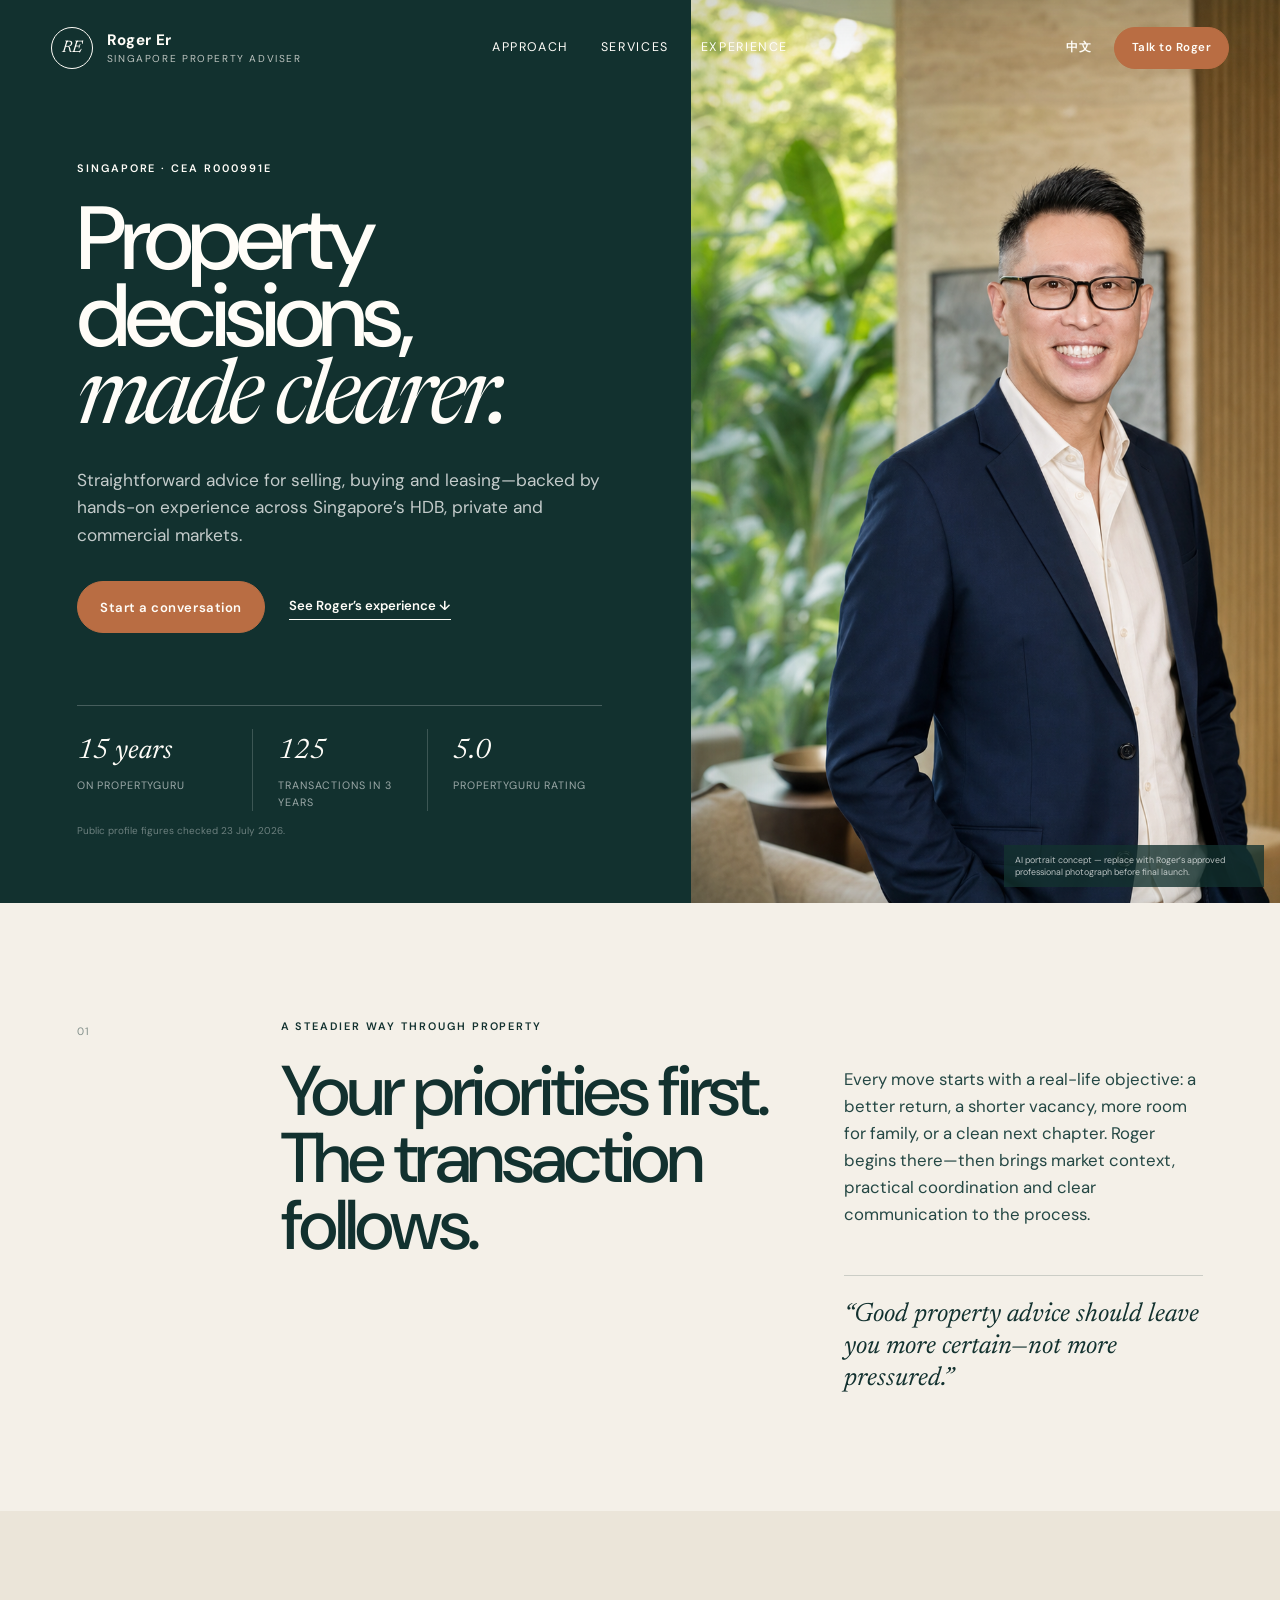
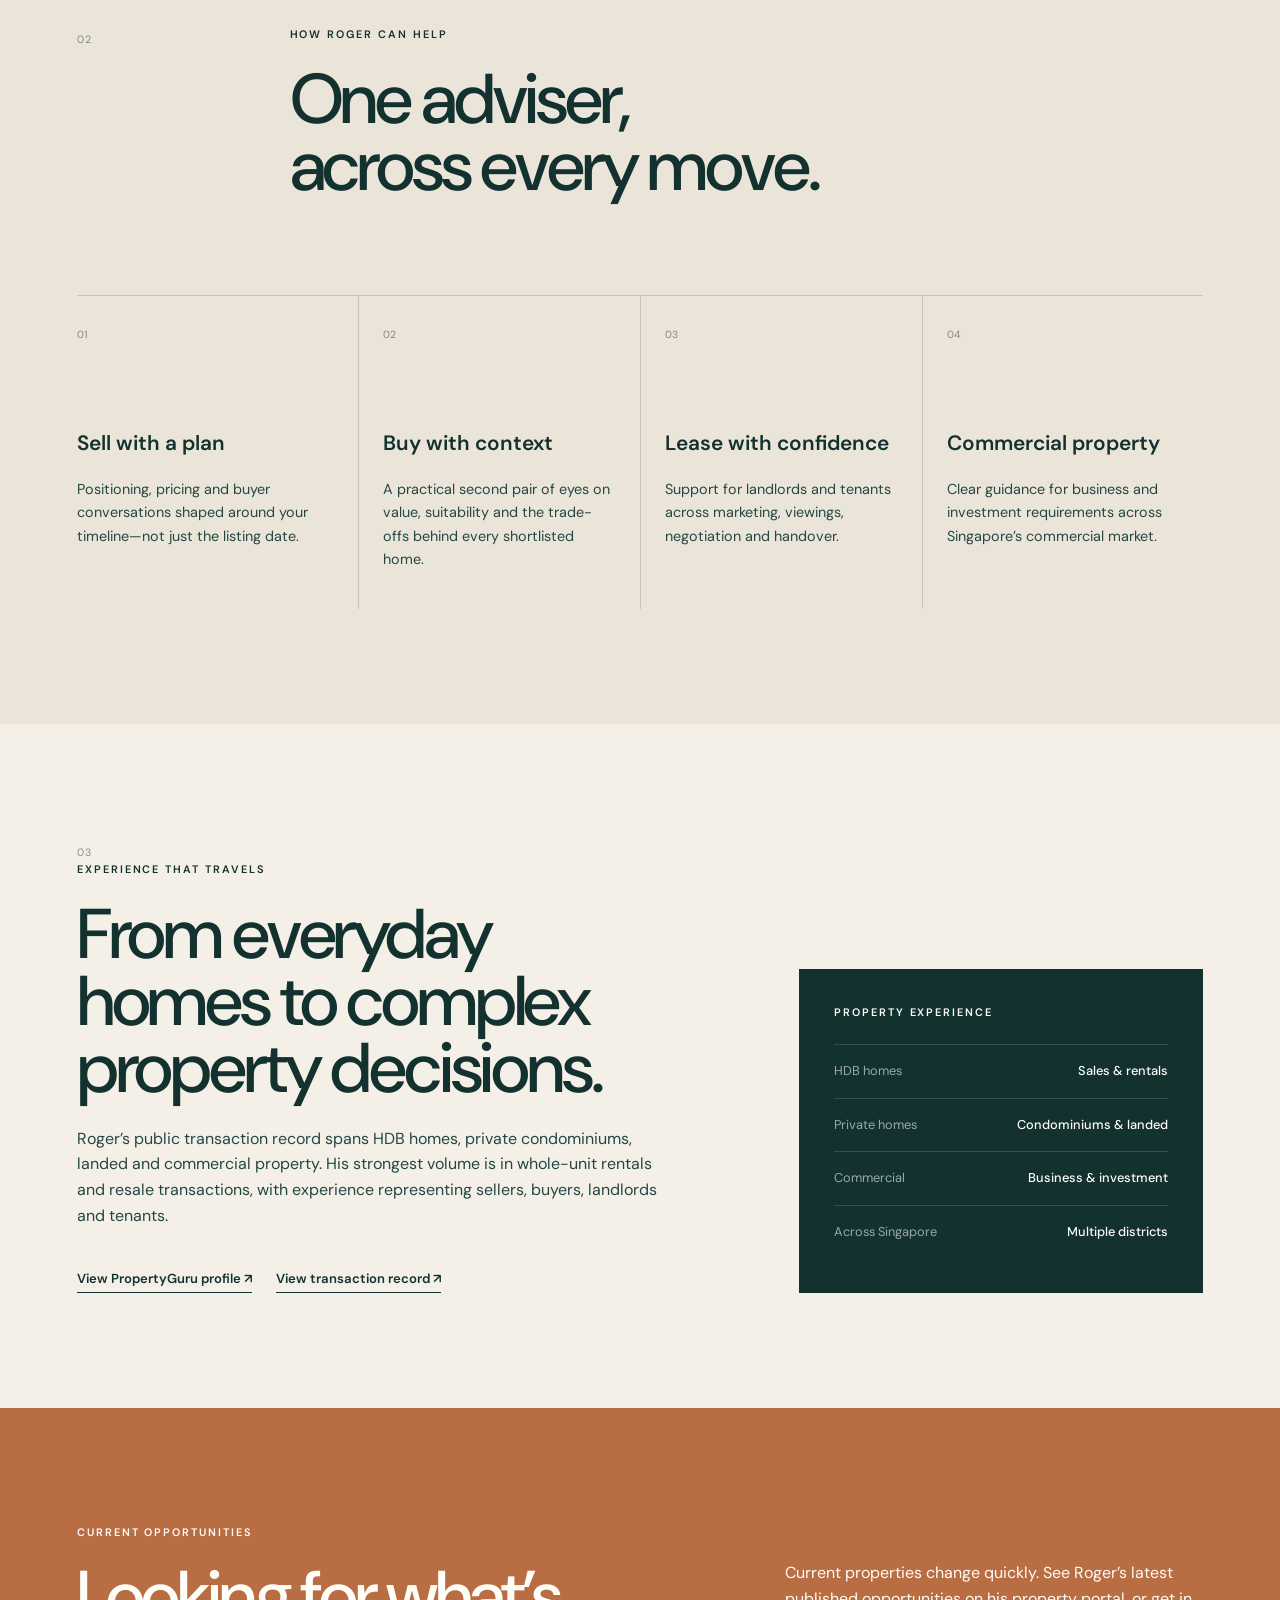
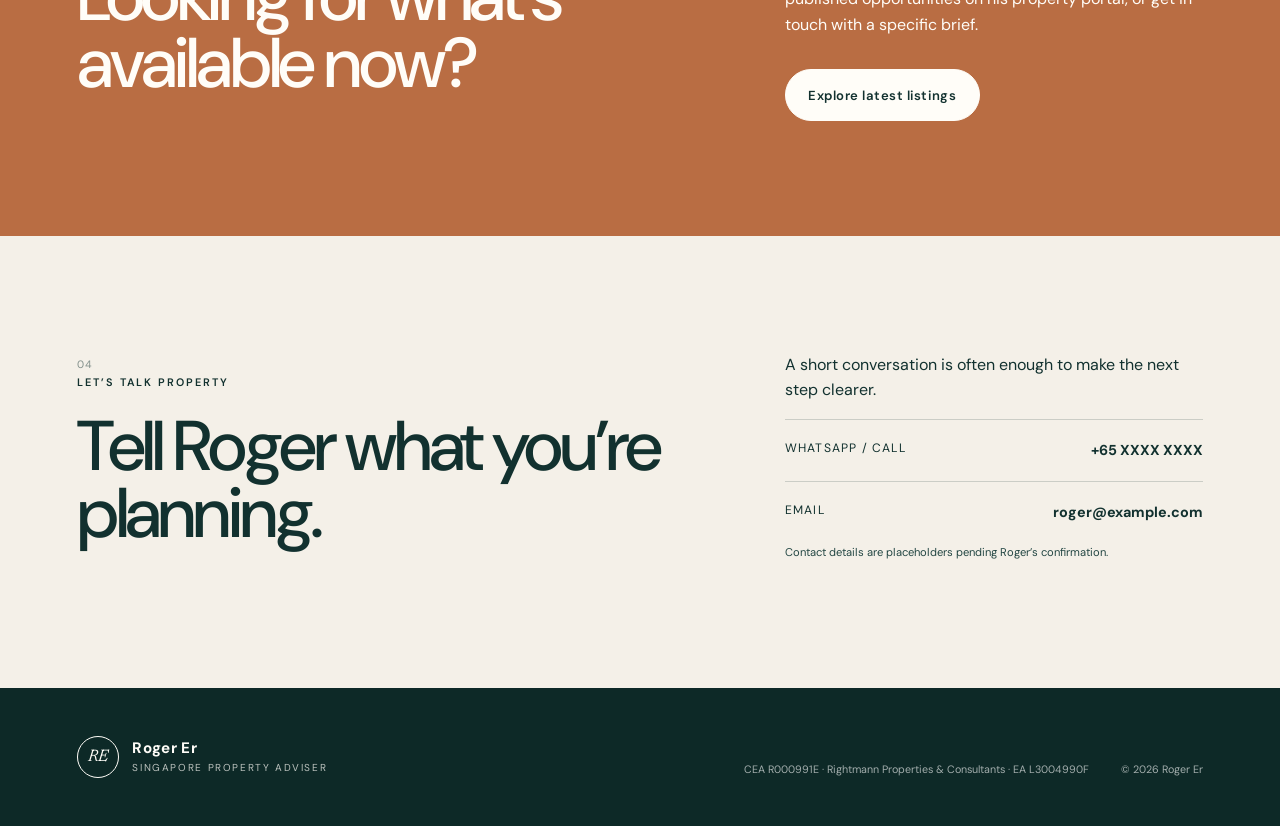
==== index.html @ c4f16506 "Launch Roger Er property adviser website" ====
<!doctype html>
<html lang="en-SG">
  <head>
    <meta charset="UTF-8">
    <meta name="viewport" content="width=device-width, initial-scale=1">
    <meta name="theme-color" content="#153f3c">
    <meta name="description" content="Roger Er is a Singapore property adviser with Rightmann Properties & Consultants, serving owners, buyers, landlords and tenants across HDB, condominium and commercial property.">
    <meta property="og:title" content="Roger Er — Singapore Property Adviser">
    <meta property="og:description" content="Clear property guidance, grounded in real transaction experience.">
    <meta property="og:type" content="website">
    <meta property="og:image" content="assets/roger-er-portrait-concept.png">
    <title>Roger Er | Singapore Property Adviser</title>
    <link rel="stylesheet" href="styles.css">
    <script type="application/ld+json">
      {
        "@context": "https://schema.org",
        "@type": "RealEstateAgent",
        "@id": "https://lingcw72.github.io/roger-er-property/#roger-er",
        "name": "Roger Er",
        "alternateName": "Er Lee Huat (Roger)",
        "description": "Singapore property adviser serving owners, buyers, landlords and tenants across HDB, condominium and commercial property.",
        "image": "https://lingcw72.github.io/roger-er-property/assets/roger-er-portrait-concept.png",
        "url": "https://lingcw72.github.io/roger-er-property/",
        "areaServed": {
          "@type": "Country",
          "name": "Singapore"
        },
        "knowsAbout": [
          "HDB sales",
          "HDB rentals",
          "Private condominium sales and rentals",
          "Commercial property",
          "Property marketing"
        ],
        "memberOf": {
          "@type": "Organization",
          "name": "Rightmann Properties & Consultants",
          "identifier": "Estate Agent Licence L3004990F"
        },
        "identifier": {
          "@type": "PropertyValue",
          "name": "CEA Registration Number",
          "value": "R000991E"
        },
        "sameAs": [
          "https://www.propertyguru.com.sg/agent/roger-er-12352",
          "https://openagent.sg/agent/R000991E"
        ],
        "priceRange": "$$"
      }
    </script>
  </head>
  <body>
    <a class="skip-link" href="#main" data-i18n="skip">Skip to content</a>
    <header class="site-header">
      <a class="brand" href="#top" aria-label="Roger Er home">
        <span class="brand-mark" aria-hidden="true">RE</span>
        <span>
          <strong>Roger Er</strong>
          <small data-i18n="brandRole">Singapore Property Adviser</small>
        </span>
      </a>
      <nav aria-label="Primary navigation">
        <a href="#approach" data-i18n="navApproach">Approach</a>
        <a href="#services" data-i18n="navServices">Services</a>
        <a href="#experience" data-i18n="navExperience">Experience</a>
      </nav>
      <div class="header-actions">
        <button class="language-toggle" type="button" aria-label="Switch language">
          <span class="lang-en">中文</span><span class="lang-zh">EN</span>
        </button>
        <a class="button button-small" href="#contact" data-i18n="navContact">Talk to Roger</a>
      </div>
    </header>

    <main id="main">
      <section class="hero" id="top">
        <div class="hero-copy">
          <p class="eyebrow" data-i18n="heroEyebrow">Singapore · CEA R000991E</p>
          <h1 data-i18n="heroTitle">Property decisions,<br><em>made clearer.</em></h1>
          <p class="hero-lead" data-i18n="heroLead">Straightforward advice for selling, buying and leasing—backed by hands-on experience across Singapore’s HDB, private and commercial markets.</p>
          <div class="hero-actions">
            <a class="button" href="#contact" data-i18n="heroCta">Start a conversation</a>
            <a class="text-link" href="#experience"><span data-i18n="heroSecondary">See Roger’s experience</span> <span aria-hidden="true">↓</span></a>
          </div>
          <dl class="proof-strip" aria-label="Professional credentials">
            <div>
              <dt data-i18n="proofYears">15 years</dt>
              <dd data-i18n="proofYearsLabel">on PropertyGuru</dd>
            </div>
            <div>
              <dt>125</dt>
              <dd data-i18n="proofTransactions">transactions in 3 years</dd>
            </div>
            <div>
              <dt>5.0</dt>
              <dd data-i18n="proofRating">PropertyGuru rating</dd>
            </div>
          </dl>
          <p class="data-note" data-i18n="dataNote">Public profile figures checked 23 July 2026.</p>
        </div>
        <figure class="hero-portrait">
          <img src="assets/roger-er-portrait-concept.png" alt="Provisional professional portrait concept for Roger Er" width="1376" height="1376">
          <figcaption data-i18n="portraitNote">AI portrait concept — replace with Roger’s approved professional photograph before final launch.</figcaption>
        </figure>
      </section>

      <section class="intro section" id="approach">
        <p class="section-number">01</p>
        <div>
          <p class="eyebrow" data-i18n="approachEyebrow">A steadier way through property</p>
          <h2 data-i18n="approachTitle">Your priorities first.<br>The transaction follows.</h2>
        </div>
        <div class="intro-copy">
          <p data-i18n="approachBody">Every move starts with a real-life objective: a better return, a shorter vacancy, more room for family, or a clean next chapter. Roger begins there—then brings market context, practical coordination and clear communication to the process.</p>
          <blockquote data-i18n="approachQuote">“Good property advice should leave you more certain—not more pressured.”</blockquote>
        </div>
      </section>

      <section class="services section" id="services">
        <div class="section-heading">
          <p class="section-number">02</p>
          <div>
            <p class="eyebrow" data-i18n="servicesEyebrow">How Roger can help</p>
            <h2 data-i18n="servicesTitle">One adviser,<br>across every move.</h2>
          </div>
        </div>
        <div class="service-grid">
          <article>
            <span>01</span>
            <h3 data-i18n="serviceSell">Sell with a plan</h3>
            <p data-i18n="serviceSellBody">Positioning, pricing and buyer conversations shaped around your timeline—not just the listing date.</p>
          </article>
          <article>
            <span>02</span>
            <h3 data-i18n="serviceBuy">Buy with context</h3>
            <p data-i18n="serviceBuyBody">A practical second pair of eyes on value, suitability and the trade-offs behind every shortlisted home.</p>
          </article>
          <article>
            <span>03</span>
            <h3 data-i18n="serviceLease">Lease with confidence</h3>
            <p data-i18n="serviceLeaseBody">Support for landlords and tenants across marketing, viewings, negotiation and handover.</p>
          </article>
          <article>
            <span>04</span>
            <h3 data-i18n="serviceCommercial">Commercial property</h3>
            <p data-i18n="serviceCommercialBody">Clear guidance for business and investment requirements across Singapore’s commercial market.</p>
          </article>
        </div>
      </section>

      <section class="experience section" id="experience">
        <div class="experience-copy">
          <p class="section-number">03</p>
          <p class="eyebrow" data-i18n="experienceEyebrow">Experience that travels</p>
          <h2 data-i18n="experienceTitle">From everyday homes to complex property decisions.</h2>
          <p data-i18n="experienceBody">Roger’s public transaction record spans HDB homes, private condominiums, landed and commercial property. His strongest volume is in whole-unit rentals and resale transactions, with experience representing sellers, buyers, landlords and tenants.</p>
          <div class="profile-links">
            <a class="text-link" href="https://www.propertyguru.com.sg/agent/roger-er-12352" target="_blank" rel="noopener"><span data-i18n="viewPropertyGuru">View PropertyGuru profile</span> ↗</a>
            <a class="text-link" href="https://openagent.sg/agent/R000991E" target="_blank" rel="noopener"><span data-i18n="viewRecord">View transaction record</span> ↗</a>
          </div>
        </div>
        <div class="market-card">
          <p class="eyebrow" data-i18n="marketLabel">Property experience</p>
          <ul>
            <li><span data-i18n="marketHdb">HDB homes</span><strong data-i18n="marketSalesRentals">Sales & rentals</strong></li>
            <li><span data-i18n="marketPrivate">Private homes</span><strong data-i18n="marketCondos">Condominiums & landed</strong></li>
            <li><span data-i18n="marketCommercial">Commercial</span><strong data-i18n="marketBusiness">Business & investment</strong></li>
            <li><span data-i18n="marketSingapore">Across Singapore</span><strong data-i18n="marketDistricts">Multiple districts</strong></li>
          </ul>
        </div>
      </section>

      <section class="opportunities section">
        <div>
          <p class="eyebrow" data-i18n="listingEyebrow">Current opportunities</p>
          <h2 data-i18n="listingTitle">Looking for what’s available now?</h2>
        </div>
        <div>
          <p data-i18n="listingBody">Current properties change quickly. See Roger’s latest published opportunities on his property portal, or get in touch with a specific brief.</p>
          <a class="button button-light" href="https://www.propertyguru.com.sg/agent/roger-er-12352" target="_blank" rel="noopener" data-i18n="listingCta">Explore latest listings</a>
        </div>
      </section>

      <section class="contact section" id="contact">
        <div>
          <p class="section-number">04</p>
          <p class="eyebrow" data-i18n="contactEyebrow">Let’s talk property</p>
          <h2 data-i18n="contactTitle">Tell Roger what you’re planning.</h2>
        </div>
        <div class="contact-details">
          <p data-i18n="contactBody">A short conversation is often enough to make the next step clearer.</p>
          <a class="contact-line placeholder" href="#" aria-disabled="true">
            <span data-i18n="contactWhatsApp">WhatsApp / Call</span><strong>+65 XXXX XXXX</strong>
          </a>
          <a class="contact-line placeholder" href="#" aria-disabled="true">
            <span data-i18n="contactEmail">Email</span><strong>roger@example.com</strong>
          </a>
          <p class="placeholder-note" data-i18n="placeholderNote">Contact details are placeholders pending Roger’s confirmation.</p>
        </div>
      </section>
    </main>

    <footer>
      <div class="brand footer-brand">
        <span class="brand-mark" aria-hidden="true">RE</span>
        <span><strong>Roger Er</strong><small data-i18n="footerRole">Singapore Property Adviser</small></span>
      </div>
      <p>CEA R000991E · Rightmann Properties &amp; Consultants · EA L3004990F</p>
      <p>© <span id="year"></span> Roger Er</p>
    </footer>
    <script src="script.js"></script>
  </body>
</html>
---- styles.css ----
@import url("https://fonts.googleapis.com/css2?family=DM+Sans:wght@400;500;600&family=Newsreader:ital,opsz,wght@1,6..72,400&display=swap");

:root {
  --ink: #12312f;
  --ink-2: #244744;
  --paper: #f4f0e8;
  --paper-2: #ebe5d9;
  --white: #fffdf8;
  --accent: #b96d43;
  --line: rgba(18, 49, 47, 0.18);
  --serif: "Newsreader", Georgia, serif;
  --sans: "DM Sans", Arial, sans-serif;
}

* { box-sizing: border-box; }
html { scroll-behavior: smooth; }
body {
  margin: 0;
  background: var(--paper);
  color: var(--ink);
  font-family: var(--sans);
  font-size: 16px;
  line-height: 1.6;
  -webkit-font-smoothing: antialiased;
}
img { display: block; max-width: 100%; }
a { color: inherit; }
button, a { -webkit-tap-highlight-color: transparent; }

.skip-link {
  position: fixed;
  top: -100px;
  left: 1rem;
  z-index: 100;
  padding: .75rem 1rem;
  background: var(--white);
}
.skip-link:focus { top: 1rem; }

.site-header {
  position: absolute;
  inset: 0 0 auto;
  z-index: 10;
  height: 96px;
  display: grid;
  grid-template-columns: 1fr auto 1fr;
  align-items: center;
  gap: 2rem;
  padding: 0 clamp(1.25rem, 4vw, 5rem);
  color: var(--white);
}
.brand {
  display: inline-flex;
  align-items: center;
  gap: .85rem;
  width: max-content;
  text-decoration: none;
  line-height: 1.1;
}
.brand-mark {
  display: grid;
  place-items: center;
  width: 42px;
  height: 42px;
  border: 1px solid currentColor;
  border-radius: 50%;
  font-family: var(--serif);
  font-style: italic;
  font-size: 1.05rem;
}
.brand strong { display: block; font-size: .95rem; letter-spacing: .02em; }
.brand small { display: block; margin-top: .32rem; font-size: .63rem; text-transform: uppercase; letter-spacing: .16em; opacity: .72; }
nav { display: flex; gap: 2rem; }
nav a {
  font-size: .78rem;
  text-decoration: none;
  text-transform: uppercase;
  letter-spacing: .13em;
}
.header-actions { display: flex; justify-content: flex-end; align-items: center; gap: .75rem; }
.language-toggle {
  border: 0;
  background: transparent;
  color: inherit;
  padding: .65rem;
  font: 600 .74rem/1 var(--sans);
  letter-spacing: .08em;
  cursor: pointer;
}
.lang-zh { display: none; }
html[lang="zh-SG"] .lang-en { display: none; }
html[lang="zh-SG"] .lang-zh { display: inline; }

.button {
  display: inline-flex;
  align-items: center;
  justify-content: center;
  min-height: 52px;
  padding: .85rem 1.4rem;
  border: 1px solid var(--accent);
  border-radius: 999px;
  background: var(--accent);
  color: var(--white);
  font-weight: 600;
  font-size: .82rem;
  letter-spacing: .04em;
  text-decoration: none;
  transition: transform .2s ease, background .2s ease;
}
.button:hover { transform: translateY(-2px); background: #a95f38; }
.button-small { min-height: 42px; padding: .65rem 1.05rem; font-size: .72rem; }
.button-light { border-color: var(--white); background: var(--white); color: var(--ink); }
.text-link {
  display: inline-block;
  padding-bottom: .2rem;
  border-bottom: 1px solid currentColor;
  text-decoration: none;
  font-size: .82rem;
  font-weight: 600;
}

.hero {
  min-height: 780px;
  display: grid;
  grid-template-columns: 54% 46%;
  background: var(--ink);
  color: var(--white);
  overflow: hidden;
}
.hero-copy {
  position: relative;
  z-index: 2;
  align-self: center;
  padding: 10rem clamp(2rem, 7vw, 8.5rem) 4rem clamp(1.25rem, 6vw, 7rem);
}
.eyebrow {
  margin: 0 0 1.4rem;
  font-size: .68rem;
  font-weight: 600;
  text-transform: uppercase;
  letter-spacing: .18em;
}
h1, h2, h3, p { margin-top: 0; }
h1 {
  max-width: 760px;
  margin-bottom: 1.6rem;
  font-size: clamp(3.7rem, 7vw, 7.4rem);
  line-height: .86;
  letter-spacing: -.055em;
  font-weight: 500;
}
h1 em, h2 em { font-family: var(--serif); font-weight: 400; }
.hero-lead { max-width: 580px; color: rgba(255,255,255,.75); font-size: clamp(1rem, 1.35vw, 1.2rem); }
.hero-actions { display: flex; align-items: center; gap: 1.5rem; margin: 2rem 0 4.5rem; }
.proof-strip {
  display: grid;
  grid-template-columns: repeat(3, 1fr);
  max-width: 660px;
  margin: 0;
  padding: 1.4rem 0 0;
  border-top: 1px solid rgba(255,255,255,.22);
}
.proof-strip div + div { padding-left: 1.6rem; border-left: 1px solid rgba(255,255,255,.18); }
.proof-strip dt { font-family: var(--serif); font-size: 1.75rem; font-style: italic; }
.proof-strip dd { margin: .2rem 0 0; color: rgba(255,255,255,.58); font-size: .67rem; text-transform: uppercase; letter-spacing: .08em; }
.data-note { margin: .75rem 0 0; color: rgba(255,255,255,.38); font-size: .62rem; }
.hero-portrait { position: relative; margin: 0; min-height: 780px; background: var(--paper-2); overflow: hidden; }
.hero-portrait::after { content: ""; position: absolute; inset: 0; box-shadow: inset 50px 0 80px rgba(18,49,47,.18); pointer-events: none; }
.hero-portrait img { width: 100%; height: 100%; object-fit: cover; object-position: 58% center; }
.hero-portrait figcaption {
  position: absolute;
  z-index: 2;
  right: 1rem;
  bottom: 1rem;
  max-width: 260px;
  padding: .55rem .7rem;
  background: rgba(18,49,47,.78);
  color: rgba(255,255,255,.7);
  font-size: .55rem;
  line-height: 1.4;
}

.section { padding: clamp(5rem, 9vw, 9rem) clamp(1.25rem, 6vw, 7rem); }
.section-number { margin: .3rem 0 0; font-size: .67rem; letter-spacing: .12em; opacity: .5; }
h2 { margin-bottom: 1.5rem; font-size: clamp(2.7rem, 5.5vw, 5.7rem); line-height: .95; letter-spacing: -.045em; font-weight: 500; }
.intro { display: grid; grid-template-columns: .35fr 1.25fr .9fr; gap: clamp(2rem, 5vw, 6rem); align-items: start; }
.intro-copy { padding-top: 3rem; }
.intro-copy > p { font-size: 1.05rem; color: var(--ink-2); }
blockquote { margin: 3rem 0 0; padding: 1.5rem 0 0; border-top: 1px solid var(--line); font-family: var(--serif); font-style: italic; font-size: 1.65rem; line-height: 1.2; }

.services { background: var(--paper-2); }
.section-heading { display: grid; grid-template-columns: .35fr 2.15fr; gap: clamp(2rem, 5vw, 6rem); }
.service-grid { display: grid; grid-template-columns: repeat(4, 1fr); margin-top: 4.5rem; border-top: 1px solid var(--line); }
.service-grid article { min-height: 300px; padding: 1.5rem 1.5rem 1.5rem 0; }
.service-grid article + article { padding-left: 1.5rem; border-left: 1px solid var(--line); }
.service-grid span { font-size: .65rem; opacity: .5; }
.service-grid h3 { margin: 5rem 0 1.2rem; font-size: 1.3rem; font-weight: 600; }
.service-grid p { color: var(--ink-2); font-size: .9rem; }

.experience { display: grid; grid-template-columns: 1.2fr .8fr; gap: clamp(3rem, 9vw, 10rem); }
.experience-copy h2 { max-width: 900px; }
.experience-copy > p:not(.section-number,.eyebrow) { max-width: 680px; color: var(--ink-2); }
.profile-links { display: flex; flex-wrap: wrap; gap: 1.5rem; margin-top: 2.5rem; }
.market-card { align-self: end; padding: 2.2rem; background: var(--ink); color: var(--white); }
.market-card ul { list-style: none; margin: 0; padding: 0; }
.market-card li { display: flex; justify-content: space-between; gap: 1rem; padding: 1rem 0; border-top: 1px solid rgba(255,255,255,.15); font-size: .8rem; }
.market-card li span { color: rgba(255,255,255,.58); }
.market-card li strong { text-align: right; font-weight: 500; }

.opportunities { display: grid; grid-template-columns: 1.2fr .8fr; gap: 5rem; background: var(--accent); color: var(--white); }
.opportunities h2 { max-width: 780px; }
.opportunities > div:last-child { align-self: end; max-width: 540px; }
.opportunities .button { margin-top: 1rem; }
.contact { display: grid; grid-template-columns: 1.2fr .8fr; gap: 5rem; }
.contact-details { align-self: end; }
.contact-line { display: flex; justify-content: space-between; gap: 2rem; padding: 1.2rem 0; border-top: 1px solid var(--line); text-decoration: none; }
.contact-line span { font-size: .76rem; text-transform: uppercase; letter-spacing: .1em; }
.contact-line strong { font-size: .9rem; }
.placeholder { cursor: default; }
.placeholder-note { color: var(--ink-2); font-size: .7rem; }

footer {
  display: grid;
  grid-template-columns: 1fr auto auto;
  align-items: end;
  gap: 2rem;
  padding: 3rem clamp(1.25rem, 6vw, 7rem);
  background: #0d2927;
  color: rgba(255,255,255,.62);
}
footer p { margin: 0; font-size: .67rem; }
.footer-brand { color: var(--white); }

@media (max-width: 980px) {
  .site-header { grid-template-columns: 1fr auto; }
  nav { display: none; }
  .hero { grid-template-columns: 1fr; }
  .hero-copy { min-height: 700px; padding-top: 9rem; }
  .hero-portrait { min-height: min(112vw, 780px); }
  .hero-portrait::after { box-shadow: inset 0 50px 80px rgba(18,49,47,.14); }
  .intro { grid-template-columns: .2fr 1.3fr; }
  .intro-copy { grid-column: 2; padding-top: 0; }
  .service-grid { grid-template-columns: repeat(2, 1fr); }
  .service-grid article:nth-child(3) { border-left: 0; border-top: 1px solid var(--line); padding-left: 0; }
  .service-grid article:nth-child(4) { border-top: 1px solid var(--line); }
  .experience, .opportunities, .contact { grid-template-columns: 1fr; }
  .market-card { max-width: 620px; }
  footer { grid-template-columns: 1fr 1fr; }
  footer > p:last-child { text-align: right; }
  footer > p:nth-child(2) { grid-column: 1 / -1; grid-row: 2; }
}

@media (max-width: 620px) {
  .site-header { height: 82px; padding-inline: 1rem; }
  .brand small { display: none; }
  .brand-mark { width: 36px; height: 36px; }
  .header-actions .button { display: none; }
  h1 { font-size: clamp(3.4rem, 18vw, 5.2rem); }
  .hero-copy { min-height: 680px; padding: 8rem 1.2rem 3rem; }
  .hero-actions { align-items: flex-start; flex-direction: column; margin-bottom: 3rem; }
  .proof-strip { gap: .75rem; }
  .proof-strip div + div { padding-left: .75rem; }
  .proof-strip dt { font-size: 1.35rem; }
  .section { padding: 4.5rem 1.2rem; }
  .intro, .section-heading { grid-template-columns: 1fr; gap: 1.5rem; }
  .intro-copy { grid-column: auto; }
  .service-grid { grid-template-columns: 1fr; margin-top: 2rem; }
  .service-grid article, .service-grid article + article, .service-grid article:nth-child(3) { min-height: auto; padding: 1.5rem 0; border-left: 0; border-top: 1px solid var(--line); }
  .service-grid h3 { margin-top: 2rem; }
  .profile-links { flex-direction: column; align-items: flex-start; }
  .contact-line { flex-direction: column; gap: .4rem; }
  footer { grid-template-columns: 1fr; }
  footer > p:last-child { text-align: left; }
}

@media (prefers-reduced-motion: reduce) {
  html { scroll-behavior: auto; }
  *, *::before, *::after { transition-duration: .01ms !important; }
}
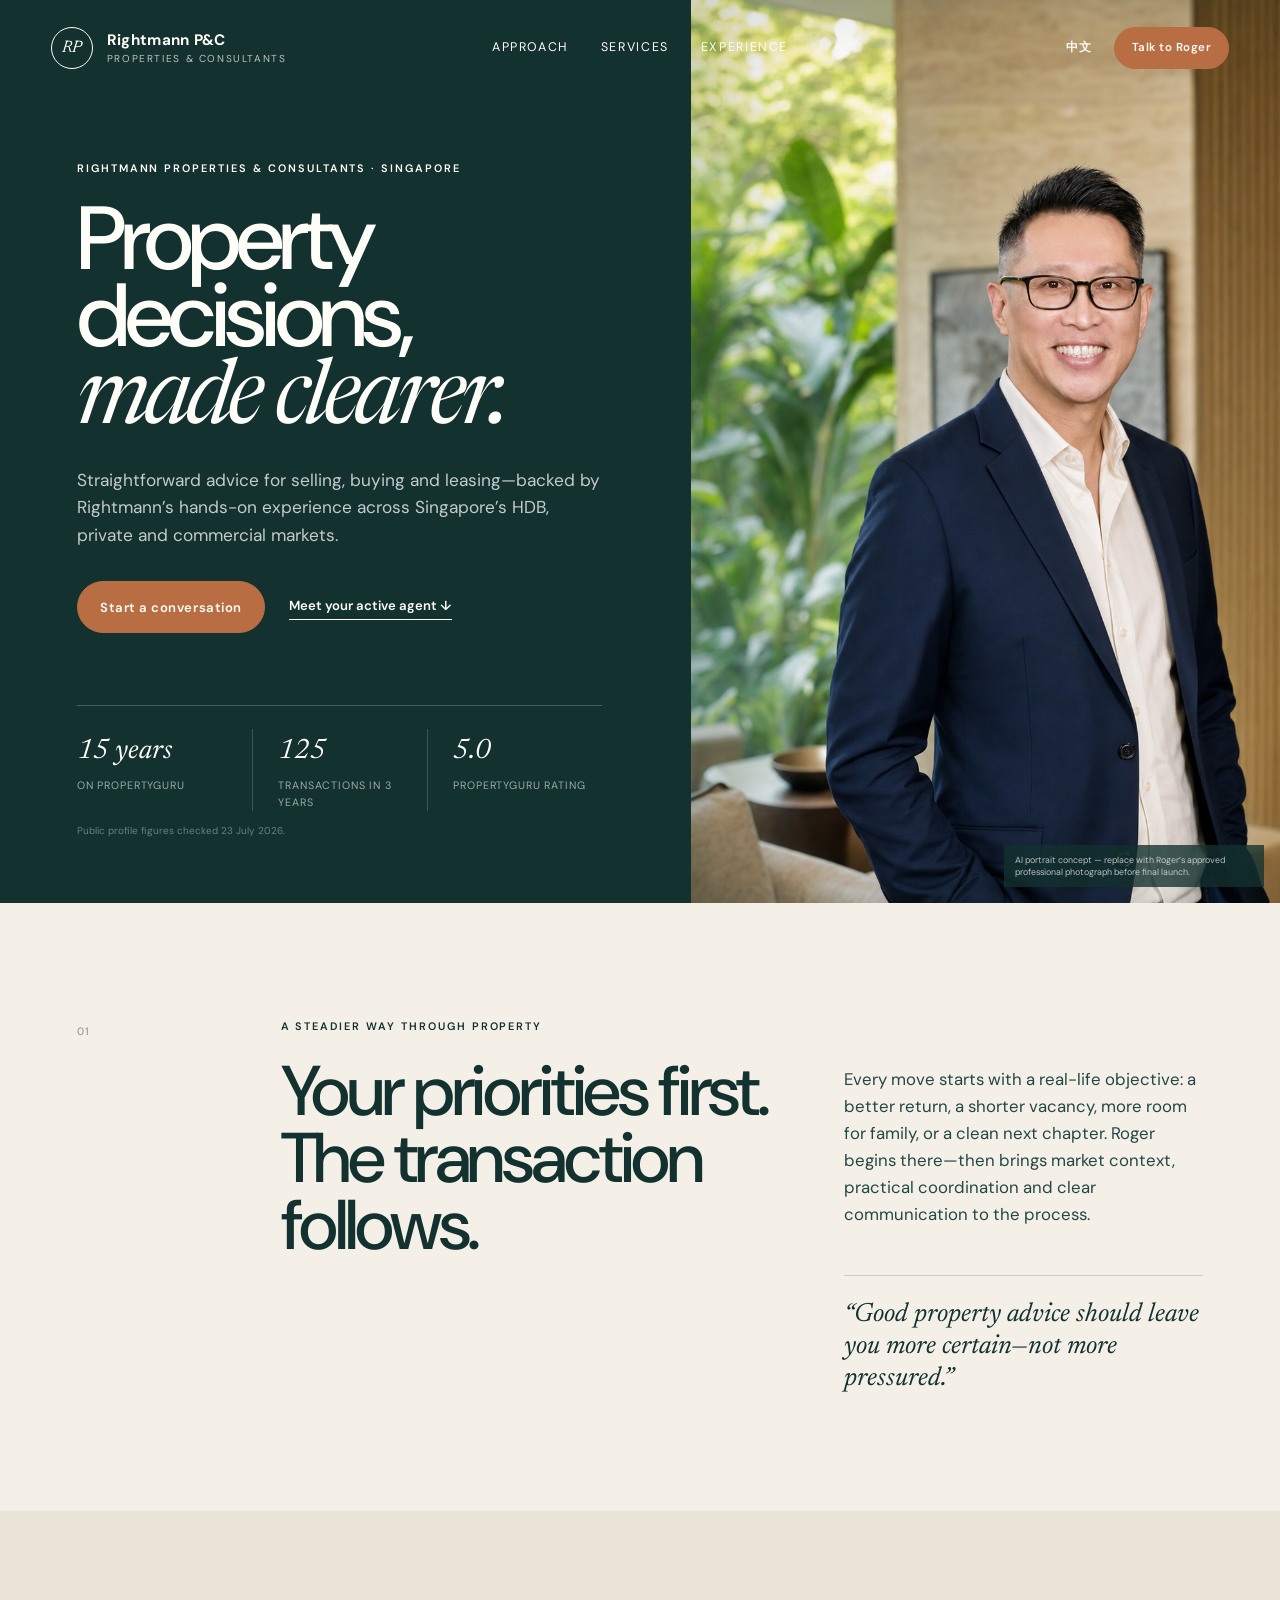
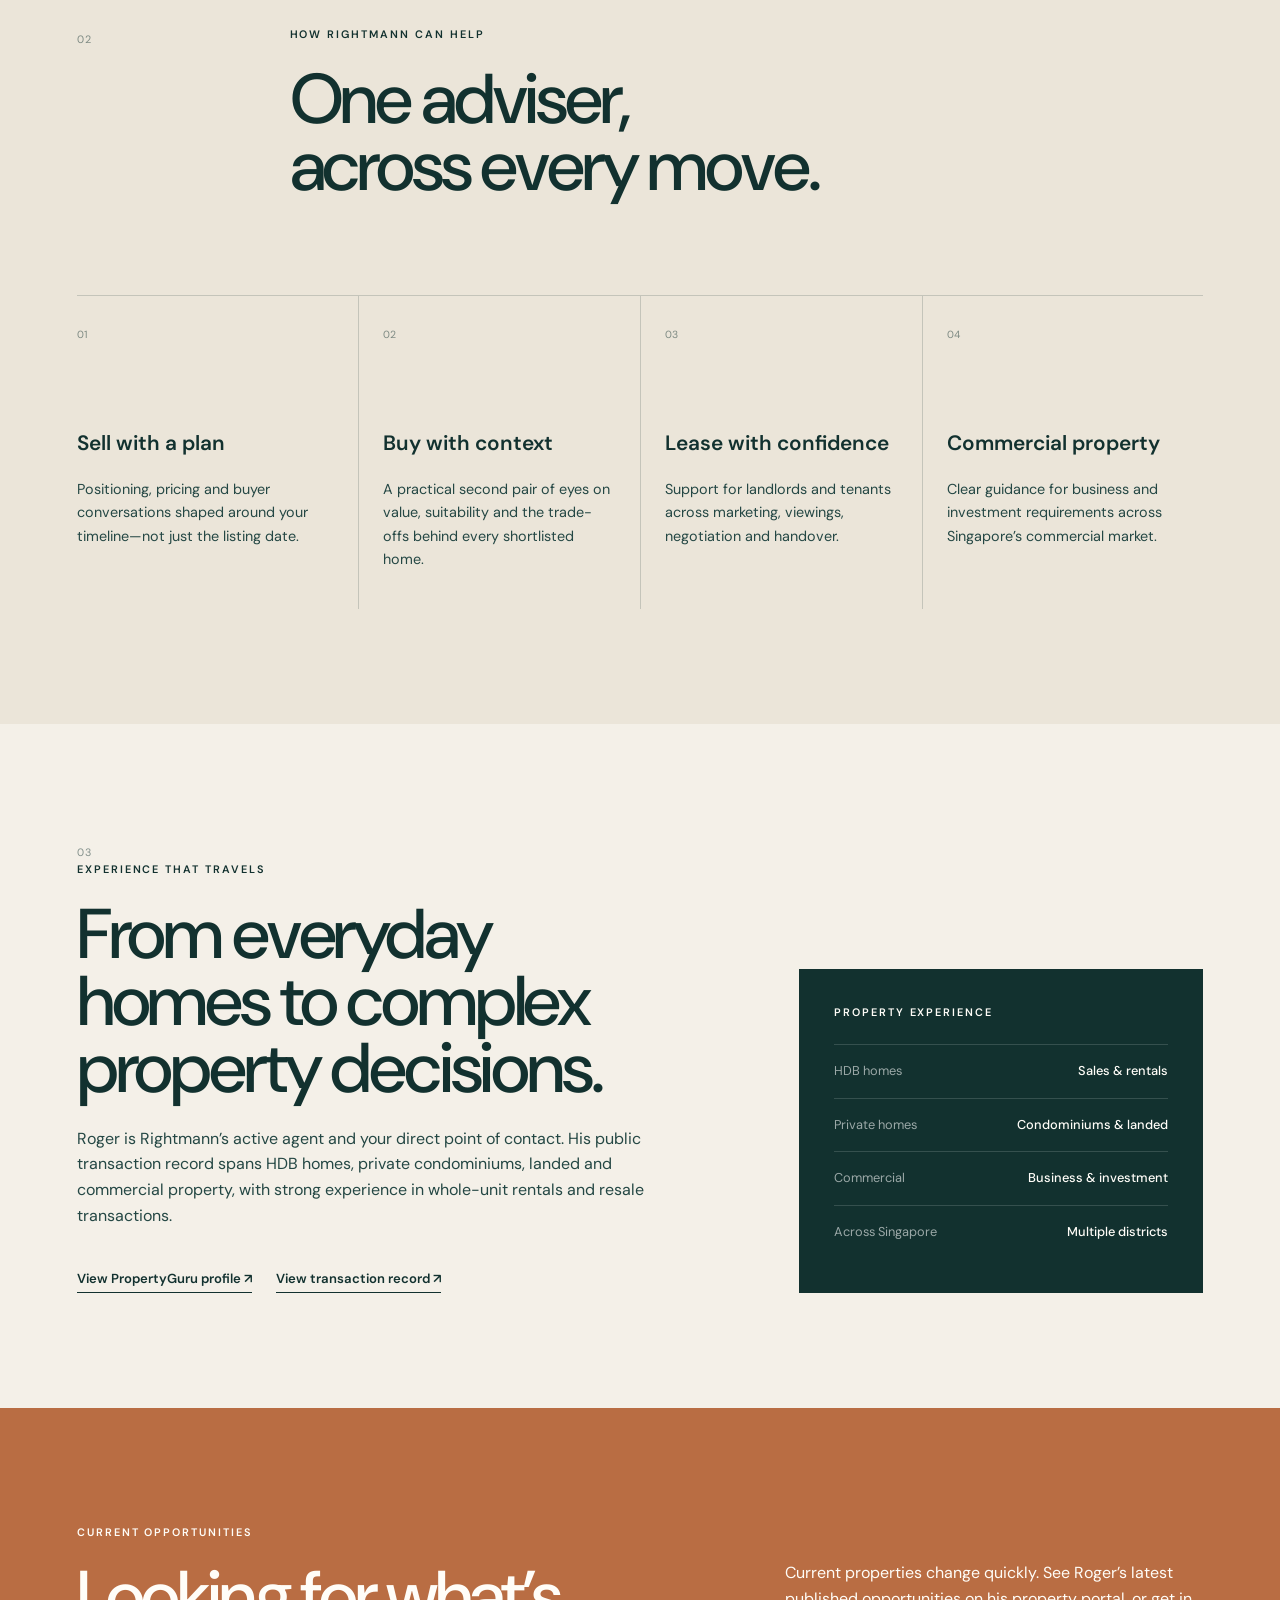
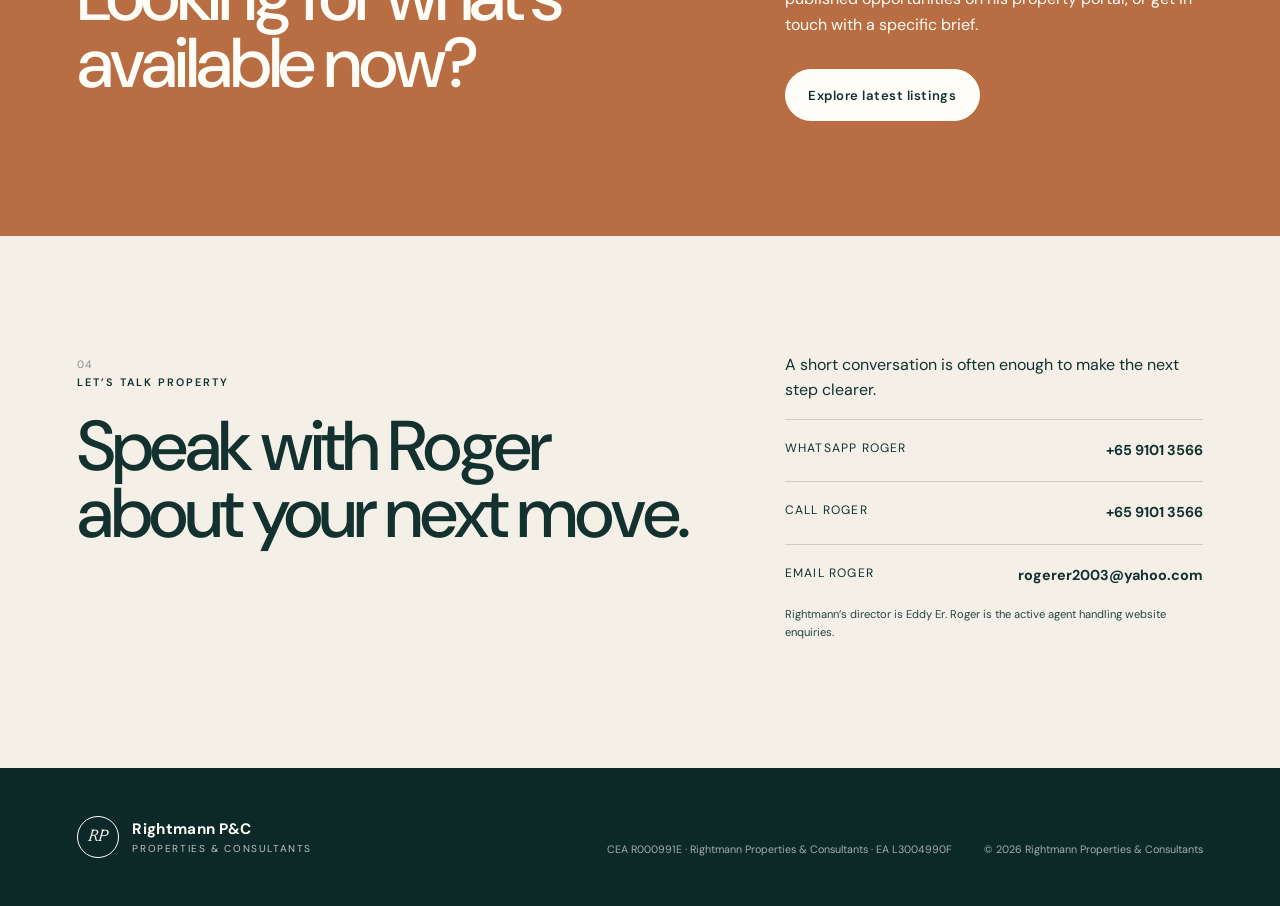
==== commit 609f0b41: "Add GTM to live homepage" ====
--- a/index.html
+++ b/index.html
@@ -4,21 +4,29 @@
     <meta charset="UTF-8">
     <meta name="viewport" content="width=device-width, initial-scale=1">
     <meta name="theme-color" content="#153f3c">
-    <meta name="description" content="Roger Er is a Singapore property adviser with Rightmann Properties & Consultants, serving owners, buyers, landlords and tenants across HDB, condominium and commercial property.">
-    <meta property="og:title" content="Roger Er — Singapore Property Adviser">
-    <meta property="og:description" content="Clear property guidance, grounded in real transaction experience.">
+    <meta name="robots" content="noindex, nofollow, noarchive, nosnippet, noimageindex">
+    <meta name="googlebot" content="noindex, nofollow, noarchive, nosnippet, noimageindex">
+    <meta name="description" content="Rightmann Properties & Consultants serves Singapore property owners with clear, practical advice from active agent Roger Er.">
+    <meta property="og:title" content="Rightmann Properties & Consultants">
+    <meta property="og:description" content="Clear property guidance for Singapore owners, led by active agent Roger Er.">
     <meta property="og:type" content="website">
     <meta property="og:image" content="assets/roger-er-portrait-concept.png">
-    <title>Roger Er | Singapore Property Adviser</title>
+    <title>Rightmann Properties &amp; Consultants | Singapore Property</title>
     <link rel="stylesheet" href="styles.css">
+    <!-- Google Tag Manager -->
+    <script>(function(w,d,s,l,i){w[l]=w[l]||[];w[l].push({'gtm.start':
+    new Date().getTime(),event:'gtm.js'});var f=d.getElementsByTagName(s)[0],
+    j=d.createElement(s),dl=l!='dataLayer'?'&l='+l:'';j.async=true;j.src=
+    'https://www.googletagmanager.com/gtm.js?id='+i+dl;f.parentNode.insertBefore(j,f);
+    })(window,document,'script','dataLayer','GTM-PJX5SDNS');</script>
+    <!-- End Google Tag Manager -->
     <script type="application/ld+json">
       {
         "@context": "https://schema.org",
         "@type": "RealEstateAgent",
-        "@id": "https://lingcw72.github.io/roger-er-property/#roger-er",
-        "name": "Roger Er",
-        "alternateName": "Er Lee Huat (Roger)",
-        "description": "Singapore property adviser serving owners, buyers, landlords and tenants across HDB, condominium and commercial property.",
+        "@id": "https://lingcw72.github.io/roger-er-property/#rightmann",
+        "name": "Rightmann Properties & Consultants",
+        "description": "Singapore property consultancy serving owners, landlords, buyers and tenants across HDB, private and commercial property.",
         "image": "https://lingcw72.github.io/roger-er-property/assets/roger-er-portrait-concept.png",
         "url": "https://lingcw72.github.io/roger-er-property/",
         "areaServed": {
@@ -32,32 +40,29 @@
           "Commercial property",
           "Property marketing"
         ],
-        "memberOf": {
-          "@type": "Organization",
-          "name": "Rightmann Properties & Consultants",
-          "identifier": "Estate Agent Licence L3004990F"
+        "identifier": "Estate Agent Licence L3004990F",
+        "employee": {
+          "@type": "Person",
+          "name": "Roger Er",
+          "jobTitle": "Senior Marketing Manager",
+          "identifier": "CEA R000991E"
         },
-        "identifier": {
-          "@type": "PropertyValue",
-          "name": "CEA Registration Number",
-          "value": "R000991E"
-        },
-        "sameAs": [
-          "https://www.propertyguru.com.sg/agent/roger-er-12352",
-          "https://openagent.sg/agent/R000991E"
-        ],
         "priceRange": "$$"
       }
     </script>
   </head>
   <body>
+    <!-- Google Tag Manager (noscript) -->
+    <noscript><iframe src="https://www.googletagmanager.com/ns.html?id=GTM-PJX5SDNS"
+    height="0" width="0" style="display:none;visibility:hidden"></iframe></noscript>
+    <!-- End Google Tag Manager (noscript) -->
     <a class="skip-link" href="#main" data-i18n="skip">Skip to content</a>
     <header class="site-header">
-      <a class="brand" href="#top" aria-label="Roger Er home">
-        <span class="brand-mark" aria-hidden="true">RE</span>
+      <a class="brand" href="#top" aria-label="Rightmann Properties and Consultants home">
+        <span class="brand-mark" aria-hidden="true">RP</span>
         <span>
-          <strong>Roger Er</strong>
-          <small data-i18n="brandRole">Singapore Property Adviser</small>
+          <strong>Rightmann P&amp;C</strong>
+          <small data-i18n="brandRole">Properties &amp; Consultants</small>
         </span>
       </a>
       <nav aria-label="Primary navigation">
@@ -76,12 +81,12 @@
     <main id="main">
       <section class="hero" id="top">
         <div class="hero-copy">
-          <p class="eyebrow" data-i18n="heroEyebrow">Singapore · CEA R000991E</p>
+          <p class="eyebrow" data-i18n="heroEyebrow">Rightmann Properties &amp; Consultants · Singapore</p>
           <h1 data-i18n="heroTitle">Property decisions,<br><em>made clearer.</em></h1>
-          <p class="hero-lead" data-i18n="heroLead">Straightforward advice for selling, buying and leasing—backed by hands-on experience across Singapore’s HDB, private and commercial markets.</p>
+          <p class="hero-lead" data-i18n="heroLead">Straightforward advice for selling, buying and leasing—backed by Rightmann’s hands-on experience across Singapore’s HDB, private and commercial markets.</p>
           <div class="hero-actions">
             <a class="button" href="#contact" data-i18n="heroCta">Start a conversation</a>
-            <a class="text-link" href="#experience"><span data-i18n="heroSecondary">See Roger’s experience</span> <span aria-hidden="true">↓</span></a>
+            <a class="text-link" href="#experience"><span data-i18n="heroSecondary">Meet your active agent</span> <span aria-hidden="true">↓</span></a>
           </div>
           <dl class="proof-strip" aria-label="Professional credentials">
             <div>
@@ -121,7 +126,7 @@
         <div class="section-heading">
           <p class="section-number">02</p>
           <div>
-            <p class="eyebrow" data-i18n="servicesEyebrow">How Roger can help</p>
+            <p class="eyebrow" data-i18n="servicesEyebrow">How Rightmann can help</p>
             <h2 data-i18n="servicesTitle">One adviser,<br>across every move.</h2>
           </div>
         </div>
@@ -154,7 +159,7 @@
           <p class="section-number">03</p>
           <p class="eyebrow" data-i18n="experienceEyebrow">Experience that travels</p>
           <h2 data-i18n="experienceTitle">From everyday homes to complex property decisions.</h2>
-          <p data-i18n="experienceBody">Roger’s public transaction record spans HDB homes, private condominiums, landed and commercial property. His strongest volume is in whole-unit rentals and resale transactions, with experience representing sellers, buyers, landlords and tenants.</p>
+          <p data-i18n="experienceBody">Roger is Rightmann’s active agent and your direct point of contact. His public transaction record spans HDB homes, private condominiums, landed and commercial property, with strong experience in whole-unit rentals and resale transactions.</p>
           <div class="profile-links">
             <a class="text-link" href="https://www.propertyguru.com.sg/agent/roger-er-12352" target="_blank" rel="noopener"><span data-i18n="viewPropertyGuru">View PropertyGuru profile</span> ↗</a>
             <a class="text-link" href="https://openagent.sg/agent/R000991E" target="_blank" rel="noopener"><span data-i18n="viewRecord">View transaction record</span> ↗</a>
@@ -186,28 +191,31 @@
         <div>
           <p class="section-number">04</p>
           <p class="eyebrow" data-i18n="contactEyebrow">Let’s talk property</p>
-          <h2 data-i18n="contactTitle">Tell Roger what you’re planning.</h2>
+          <h2 data-i18n="contactTitle">Speak with Roger about your next move.</h2>
         </div>
         <div class="contact-details">
           <p data-i18n="contactBody">A short conversation is often enough to make the next step clearer.</p>
-          <a class="contact-line placeholder" href="#" aria-disabled="true">
-            <span data-i18n="contactWhatsApp">WhatsApp / Call</span><strong>+65 XXXX XXXX</strong>
+          <a class="contact-line" href="https://wa.me/6591013566" target="_blank" rel="noopener" aria-label="WhatsApp Roger Er at +65 9101 3566">
+            <span data-i18n="contactWhatsApp">WhatsApp Roger</span><strong>+65 9101 3566</strong>
           </a>
-          <a class="contact-line placeholder" href="#" aria-disabled="true">
-            <span data-i18n="contactEmail">Email</span><strong>roger@example.com</strong>
+          <a class="contact-line" href="tel:+6591013566" aria-label="Call Roger Er at +65 9101 3566">
+            <span data-i18n="contactCall">Call Roger</span><strong>+65 9101 3566</strong>
           </a>
-          <p class="placeholder-note" data-i18n="placeholderNote">Contact details are placeholders pending Roger’s confirmation.</p>
+          <a class="contact-line" href="mailto:rogerer2003@yahoo.com" aria-label="Email Roger Er">
+            <span data-i18n="contactEmail">Email Roger</span><strong>rogerer2003@yahoo.com</strong>
+          </a>
+          <p class="placeholder-note" data-i18n="contactNote">Rightmann’s director is Eddy Er. Roger is the active agent handling website enquiries.</p>
         </div>
       </section>
     </main>
 
     <footer>
       <div class="brand footer-brand">
-        <span class="brand-mark" aria-hidden="true">RE</span>
-        <span><strong>Roger Er</strong><small data-i18n="footerRole">Singapore Property Adviser</small></span>
+        <span class="brand-mark" aria-hidden="true">RP</span>
+        <span><strong>Rightmann P&amp;C</strong><small data-i18n="footerRole">Properties &amp; Consultants</small></span>
       </div>
       <p>CEA R000991E · Rightmann Properties &amp; Consultants · EA L3004990F</p>
-      <p>© <span id="year"></span> Roger Er</p>
+      <p>© <span id="year"></span> Rightmann Properties &amp; Consultants</p>
     </footer>
     <script src="script.js"></script>
   </body>
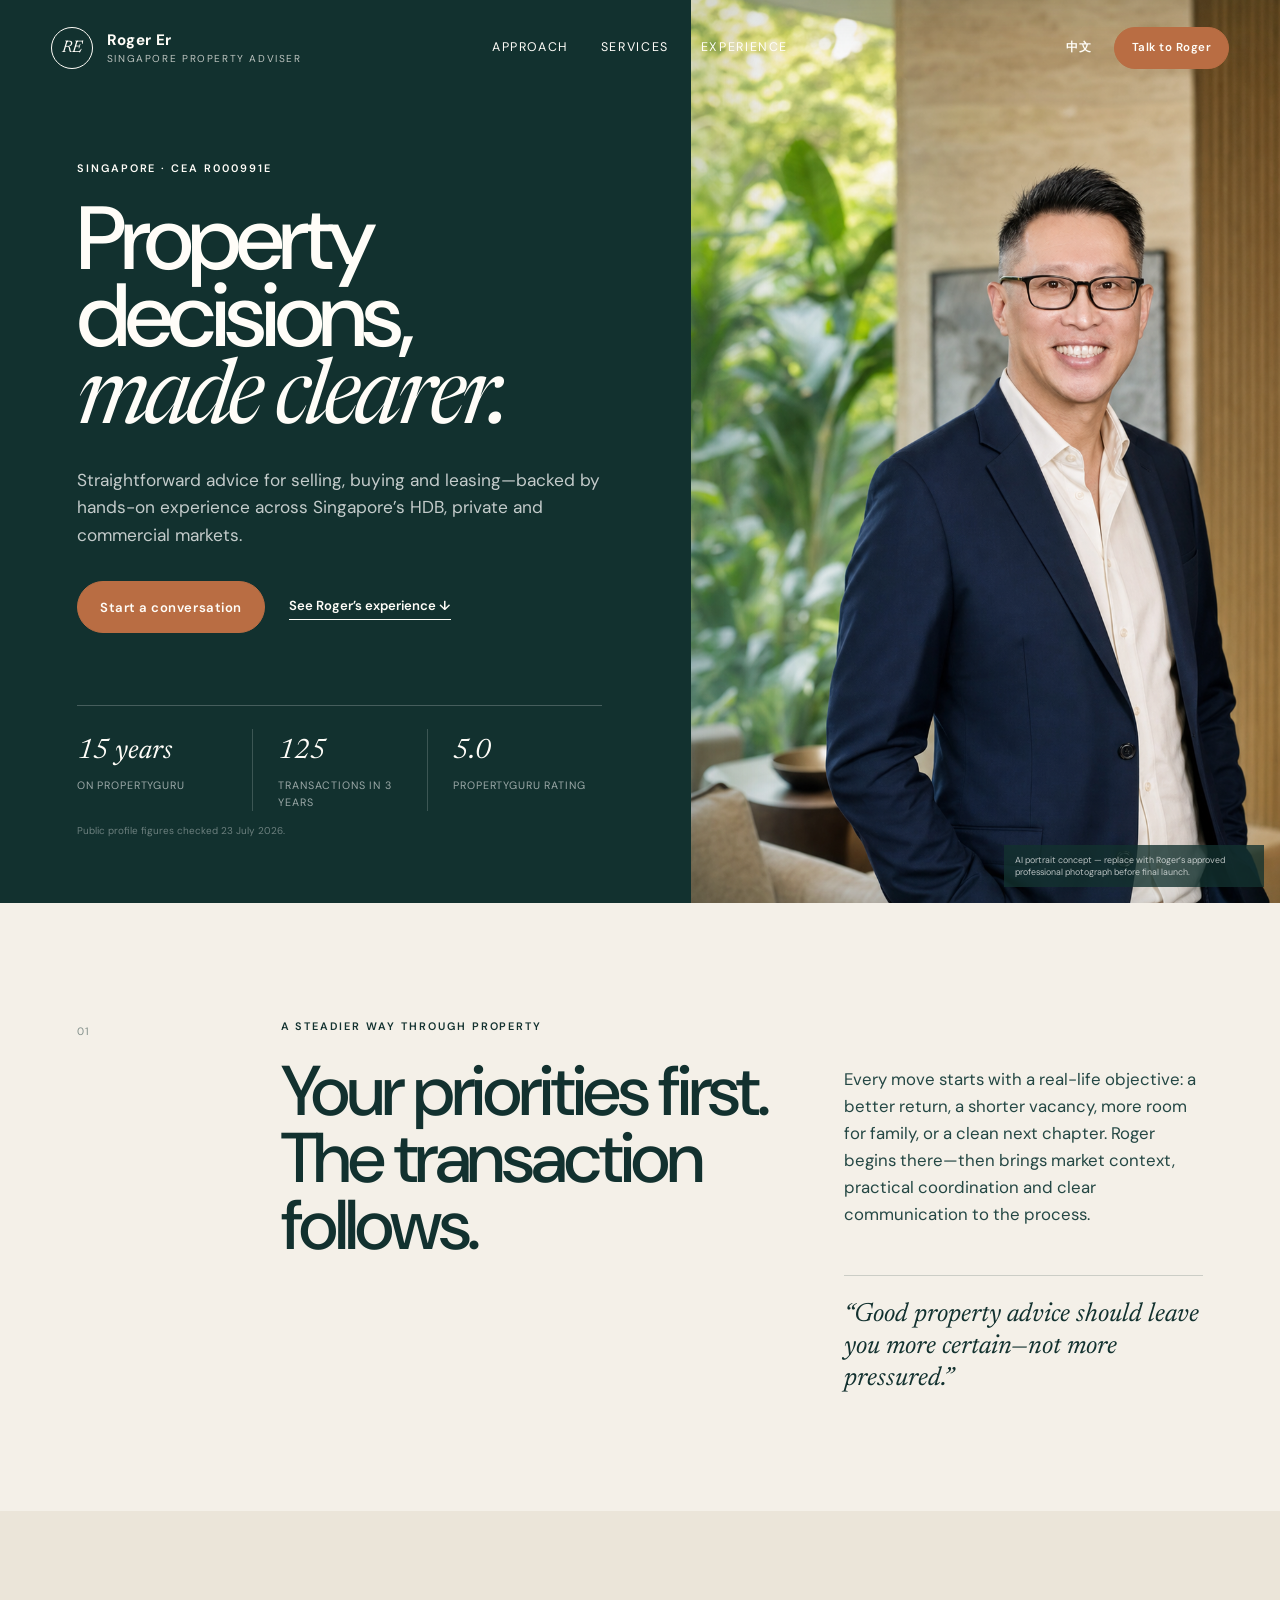
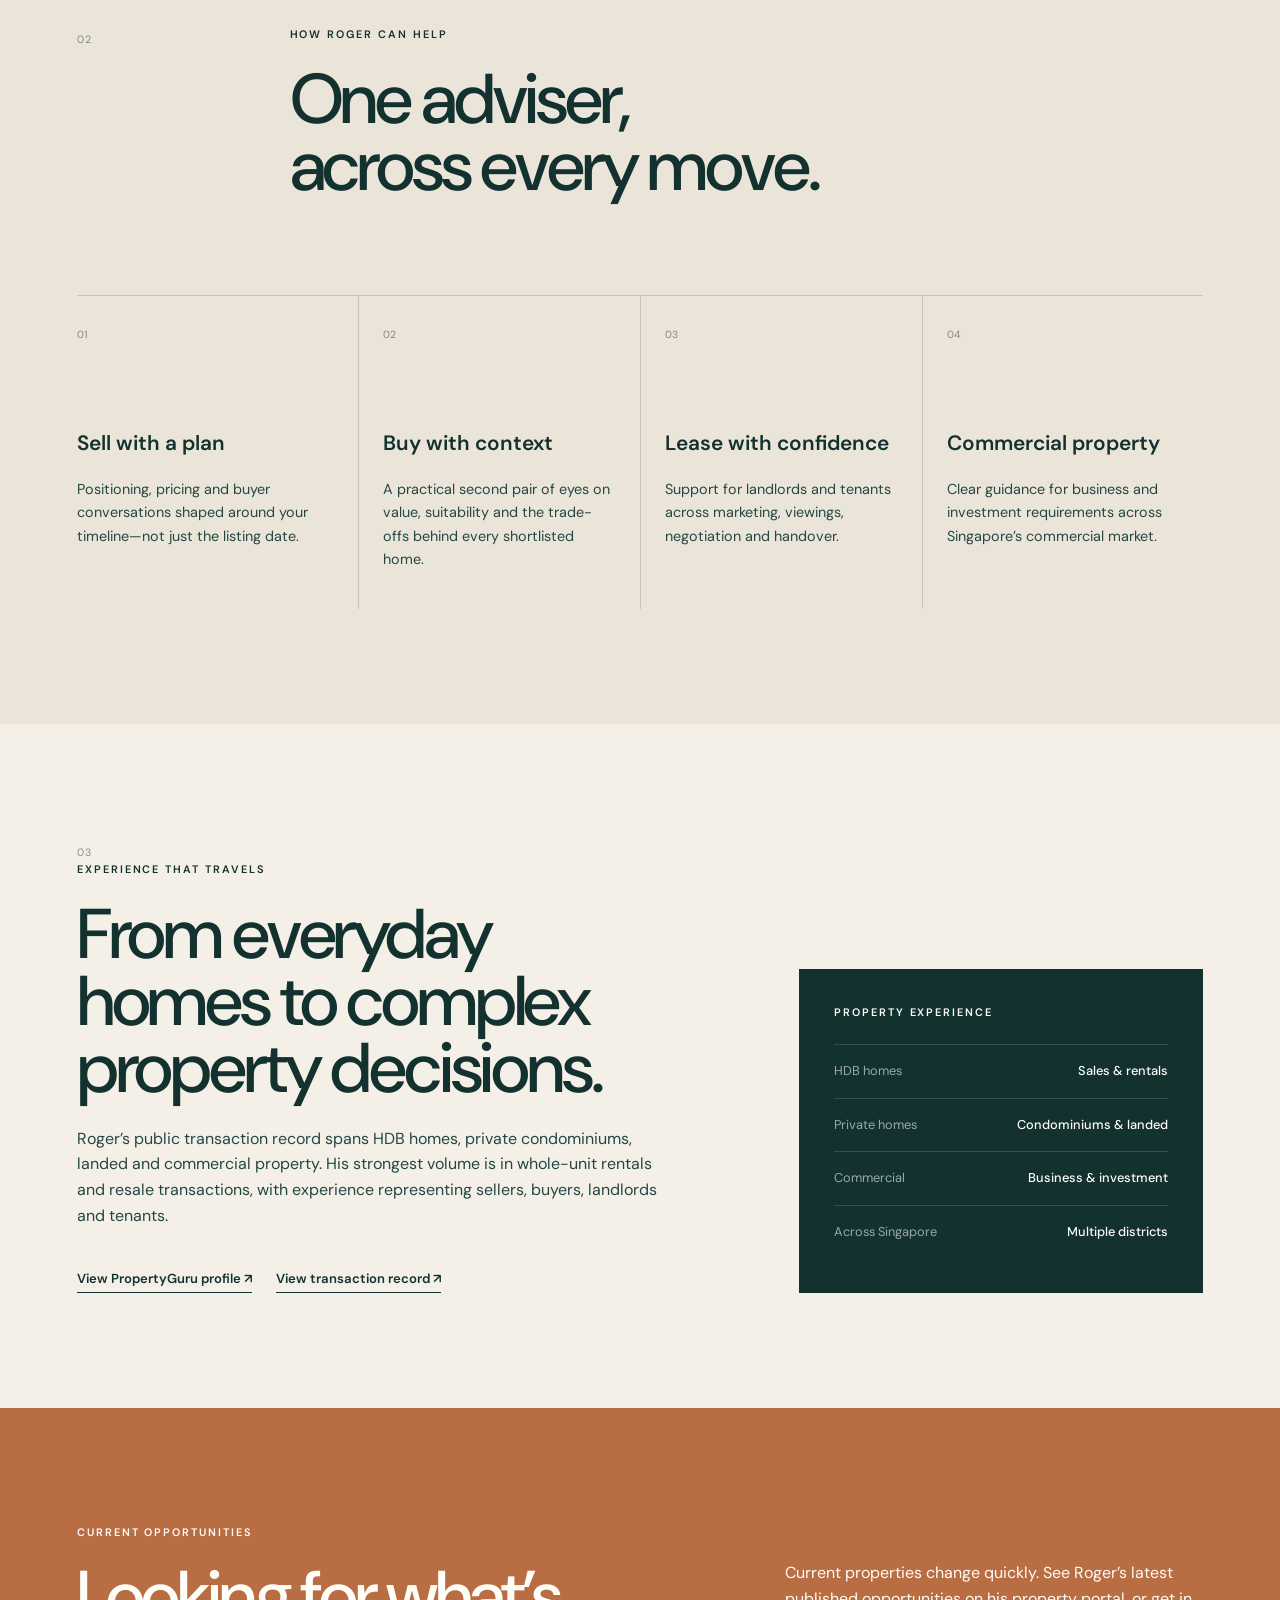
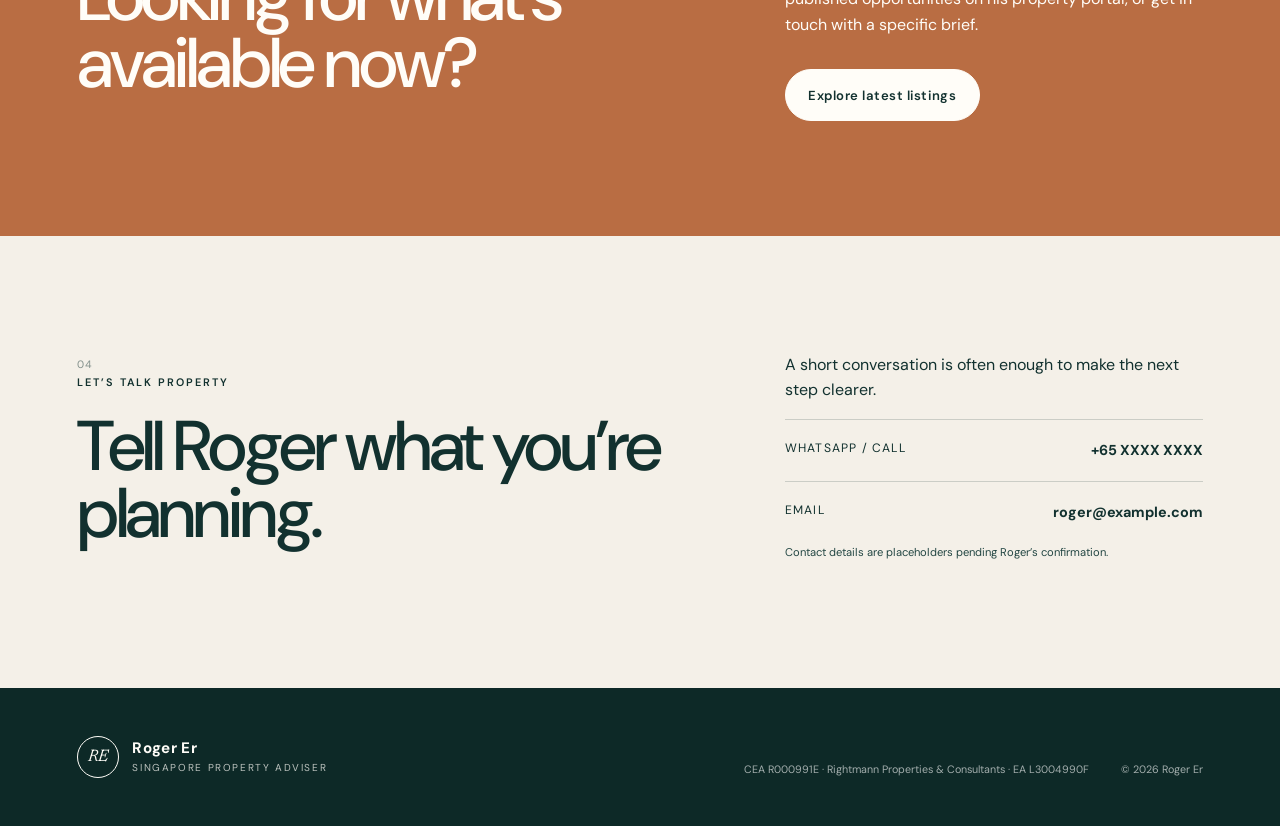
==== commit 31bd6d6b: "Revert "Add GTM to live homepage" This reverts commit 609f0b41bf64c029d098f14d6c9467110e474fe0." ====
--- a/index.html
+++ b/index.html
@@ -6,27 +6,21 @@
     <meta name="theme-color" content="#153f3c">
     <meta name="robots" content="noindex, nofollow, noarchive, nosnippet, noimageindex">
     <meta name="googlebot" content="noindex, nofollow, noarchive, nosnippet, noimageindex">
-    <meta name="description" content="Rightmann Properties & Consultants serves Singapore property owners with clear, practical advice from active agent Roger Er.">
-    <meta property="og:title" content="Rightmann Properties & Consultants">
-    <meta property="og:description" content="Clear property guidance for Singapore owners, led by active agent Roger Er.">
+    <meta name="description" content="Roger Er is a Singapore property adviser with Rightmann Properties & Consultants, serving owners, buyers, landlords and tenants across HDB, condominium and commercial property.">
+    <meta property="og:title" content="Roger Er — Singapore Property Adviser">
+    <meta property="og:description" content="Clear property guidance, grounded in real transaction experience.">
     <meta property="og:type" content="website">
     <meta property="og:image" content="assets/roger-er-portrait-concept.png">
-    <title>Rightmann Properties &amp; Consultants | Singapore Property</title>
+    <title>Roger Er | Singapore Property Adviser</title>
     <link rel="stylesheet" href="styles.css">
-    <!-- Google Tag Manager -->
-    <script>(function(w,d,s,l,i){w[l]=w[l]||[];w[l].push({'gtm.start':
-    new Date().getTime(),event:'gtm.js'});var f=d.getElementsByTagName(s)[0],
-    j=d.createElement(s),dl=l!='dataLayer'?'&l='+l:'';j.async=true;j.src=
-    'https://www.googletagmanager.com/gtm.js?id='+i+dl;f.parentNode.insertBefore(j,f);
-    })(window,document,'script','dataLayer','GTM-PJX5SDNS');</script>
-    <!-- End Google Tag Manager -->
     <script type="application/ld+json">
       {
         "@context": "https://schema.org",
         "@type": "RealEstateAgent",
-        "@id": "https://lingcw72.github.io/roger-er-property/#rightmann",
-        "name": "Rightmann Properties & Consultants",
-        "description": "Singapore property consultancy serving owners, landlords, buyers and tenants across HDB, private and commercial property.",
+        "@id": "https://lingcw72.github.io/roger-er-property/#roger-er",
+        "name": "Roger Er",
+        "alternateName": "Er Lee Huat (Roger)",
+        "description": "Singapore property adviser serving owners, buyers, landlords and tenants across HDB, condominium and commercial property.",
         "image": "https://lingcw72.github.io/roger-er-property/assets/roger-er-portrait-concept.png",
         "url": "https://lingcw72.github.io/roger-er-property/",
         "areaServed": {
@@ -40,29 +34,32 @@
           "Commercial property",
           "Property marketing"
         ],
-        "identifier": "Estate Agent Licence L3004990F",
-        "employee": {
-          "@type": "Person",
-          "name": "Roger Er",
-          "jobTitle": "Senior Marketing Manager",
-          "identifier": "CEA R000991E"
+        "memberOf": {
+          "@type": "Organization",
+          "name": "Rightmann Properties & Consultants",
+          "identifier": "Estate Agent Licence L3004990F"
         },
+        "identifier": {
+          "@type": "PropertyValue",
+          "name": "CEA Registration Number",
+          "value": "R000991E"
+        },
+        "sameAs": [
+          "https://www.propertyguru.com.sg/agent/roger-er-12352",
+          "https://openagent.sg/agent/R000991E"
+        ],
         "priceRange": "$$"
       }
     </script>
   </head>
   <body>
-    <!-- Google Tag Manager (noscript) -->
-    <noscript><iframe src="https://www.googletagmanager.com/ns.html?id=GTM-PJX5SDNS"
-    height="0" width="0" style="display:none;visibility:hidden"></iframe></noscript>
-    <!-- End Google Tag Manager (noscript) -->
     <a class="skip-link" href="#main" data-i18n="skip">Skip to content</a>
     <header class="site-header">
-      <a class="brand" href="#top" aria-label="Rightmann Properties and Consultants home">
-        <span class="brand-mark" aria-hidden="true">RP</span>
+      <a class="brand" href="#top" aria-label="Roger Er home">
+        <span class="brand-mark" aria-hidden="true">RE</span>
         <span>
-          <strong>Rightmann P&amp;C</strong>
-          <small data-i18n="brandRole">Properties &amp; Consultants</small>
+          <strong>Roger Er</strong>
+          <small data-i18n="brandRole">Singapore Property Adviser</small>
         </span>
       </a>
       <nav aria-label="Primary navigation">
@@ -81,12 +78,12 @@
     <main id="main">
       <section class="hero" id="top">
         <div class="hero-copy">
-          <p class="eyebrow" data-i18n="heroEyebrow">Rightmann Properties &amp; Consultants · Singapore</p>
+          <p class="eyebrow" data-i18n="heroEyebrow">Singapore · CEA R000991E</p>
           <h1 data-i18n="heroTitle">Property decisions,<br><em>made clearer.</em></h1>
-          <p class="hero-lead" data-i18n="heroLead">Straightforward advice for selling, buying and leasing—backed by Rightmann’s hands-on experience across Singapore’s HDB, private and commercial markets.</p>
+          <p class="hero-lead" data-i18n="heroLead">Straightforward advice for selling, buying and leasing—backed by hands-on experience across Singapore’s HDB, private and commercial markets.</p>
           <div class="hero-actions">
             <a class="button" href="#contact" data-i18n="heroCta">Start a conversation</a>
-            <a class="text-link" href="#experience"><span data-i18n="heroSecondary">Meet your active agent</span> <span aria-hidden="true">↓</span></a>
+            <a class="text-link" href="#experience"><span data-i18n="heroSecondary">See Roger’s experience</span> <span aria-hidden="true">↓</span></a>
           </div>
           <dl class="proof-strip" aria-label="Professional credentials">
             <div>
@@ -126,7 +123,7 @@
         <div class="section-heading">
           <p class="section-number">02</p>
           <div>
-            <p class="eyebrow" data-i18n="servicesEyebrow">How Rightmann can help</p>
+            <p class="eyebrow" data-i18n="servicesEyebrow">How Roger can help</p>
             <h2 data-i18n="servicesTitle">One adviser,<br>across every move.</h2>
           </div>
         </div>
@@ -159,7 +156,7 @@
           <p class="section-number">03</p>
           <p class="eyebrow" data-i18n="experienceEyebrow">Experience that travels</p>
           <h2 data-i18n="experienceTitle">From everyday homes to complex property decisions.</h2>
-          <p data-i18n="experienceBody">Roger is Rightmann’s active agent and your direct point of contact. His public transaction record spans HDB homes, private condominiums, landed and commercial property, with strong experience in whole-unit rentals and resale transactions.</p>
+          <p data-i18n="experienceBody">Roger’s public transaction record spans HDB homes, private condominiums, landed and commercial property. His strongest volume is in whole-unit rentals and resale transactions, with experience representing sellers, buyers, landlords and tenants.</p>
           <div class="profile-links">
             <a class="text-link" href="https://www.propertyguru.com.sg/agent/roger-er-12352" target="_blank" rel="noopener"><span data-i18n="viewPropertyGuru">View PropertyGuru profile</span> ↗</a>
             <a class="text-link" href="https://openagent.sg/agent/R000991E" target="_blank" rel="noopener"><span data-i18n="viewRecord">View transaction record</span> ↗</a>
@@ -191,31 +188,28 @@
         <div>
           <p class="section-number">04</p>
           <p class="eyebrow" data-i18n="contactEyebrow">Let’s talk property</p>
-          <h2 data-i18n="contactTitle">Speak with Roger about your next move.</h2>
+          <h2 data-i18n="contactTitle">Tell Roger what you’re planning.</h2>
         </div>
         <div class="contact-details">
           <p data-i18n="contactBody">A short conversation is often enough to make the next step clearer.</p>
-          <a class="contact-line" href="https://wa.me/6591013566" target="_blank" rel="noopener" aria-label="WhatsApp Roger Er at +65 9101 3566">
-            <span data-i18n="contactWhatsApp">WhatsApp Roger</span><strong>+65 9101 3566</strong>
+          <a class="contact-line placeholder" href="#" aria-disabled="true">
+            <span data-i18n="contactWhatsApp">WhatsApp / Call</span><strong>+65 XXXX XXXX</strong>
           </a>
-          <a class="contact-line" href="tel:+6591013566" aria-label="Call Roger Er at +65 9101 3566">
-            <span data-i18n="contactCall">Call Roger</span><strong>+65 9101 3566</strong>
+          <a class="contact-line placeholder" href="#" aria-disabled="true">
+            <span data-i18n="contactEmail">Email</span><strong>roger@example.com</strong>
           </a>
-          <a class="contact-line" href="mailto:rogerer2003@yahoo.com" aria-label="Email Roger Er">
-            <span data-i18n="contactEmail">Email Roger</span><strong>rogerer2003@yahoo.com</strong>
-          </a>
-          <p class="placeholder-note" data-i18n="contactNote">Rightmann’s director is Eddy Er. Roger is the active agent handling website enquiries.</p>
+          <p class="placeholder-note" data-i18n="placeholderNote">Contact details are placeholders pending Roger’s confirmation.</p>
         </div>
       </section>
     </main>
 
     <footer>
       <div class="brand footer-brand">
-        <span class="brand-mark" aria-hidden="true">RP</span>
-        <span><strong>Rightmann P&amp;C</strong><small data-i18n="footerRole">Properties &amp; Consultants</small></span>
+        <span class="brand-mark" aria-hidden="true">RE</span>
+        <span><strong>Roger Er</strong><small data-i18n="footerRole">Singapore Property Adviser</small></span>
       </div>
       <p>CEA R000991E · Rightmann Properties &amp; Consultants · EA L3004990F</p>
-      <p>© <span id="year"></span> Rightmann Properties &amp; Consultants</p>
+      <p>© <span id="year"></span> Roger Er</p>
     </footer>
     <script src="script.js"></script>
   </body>
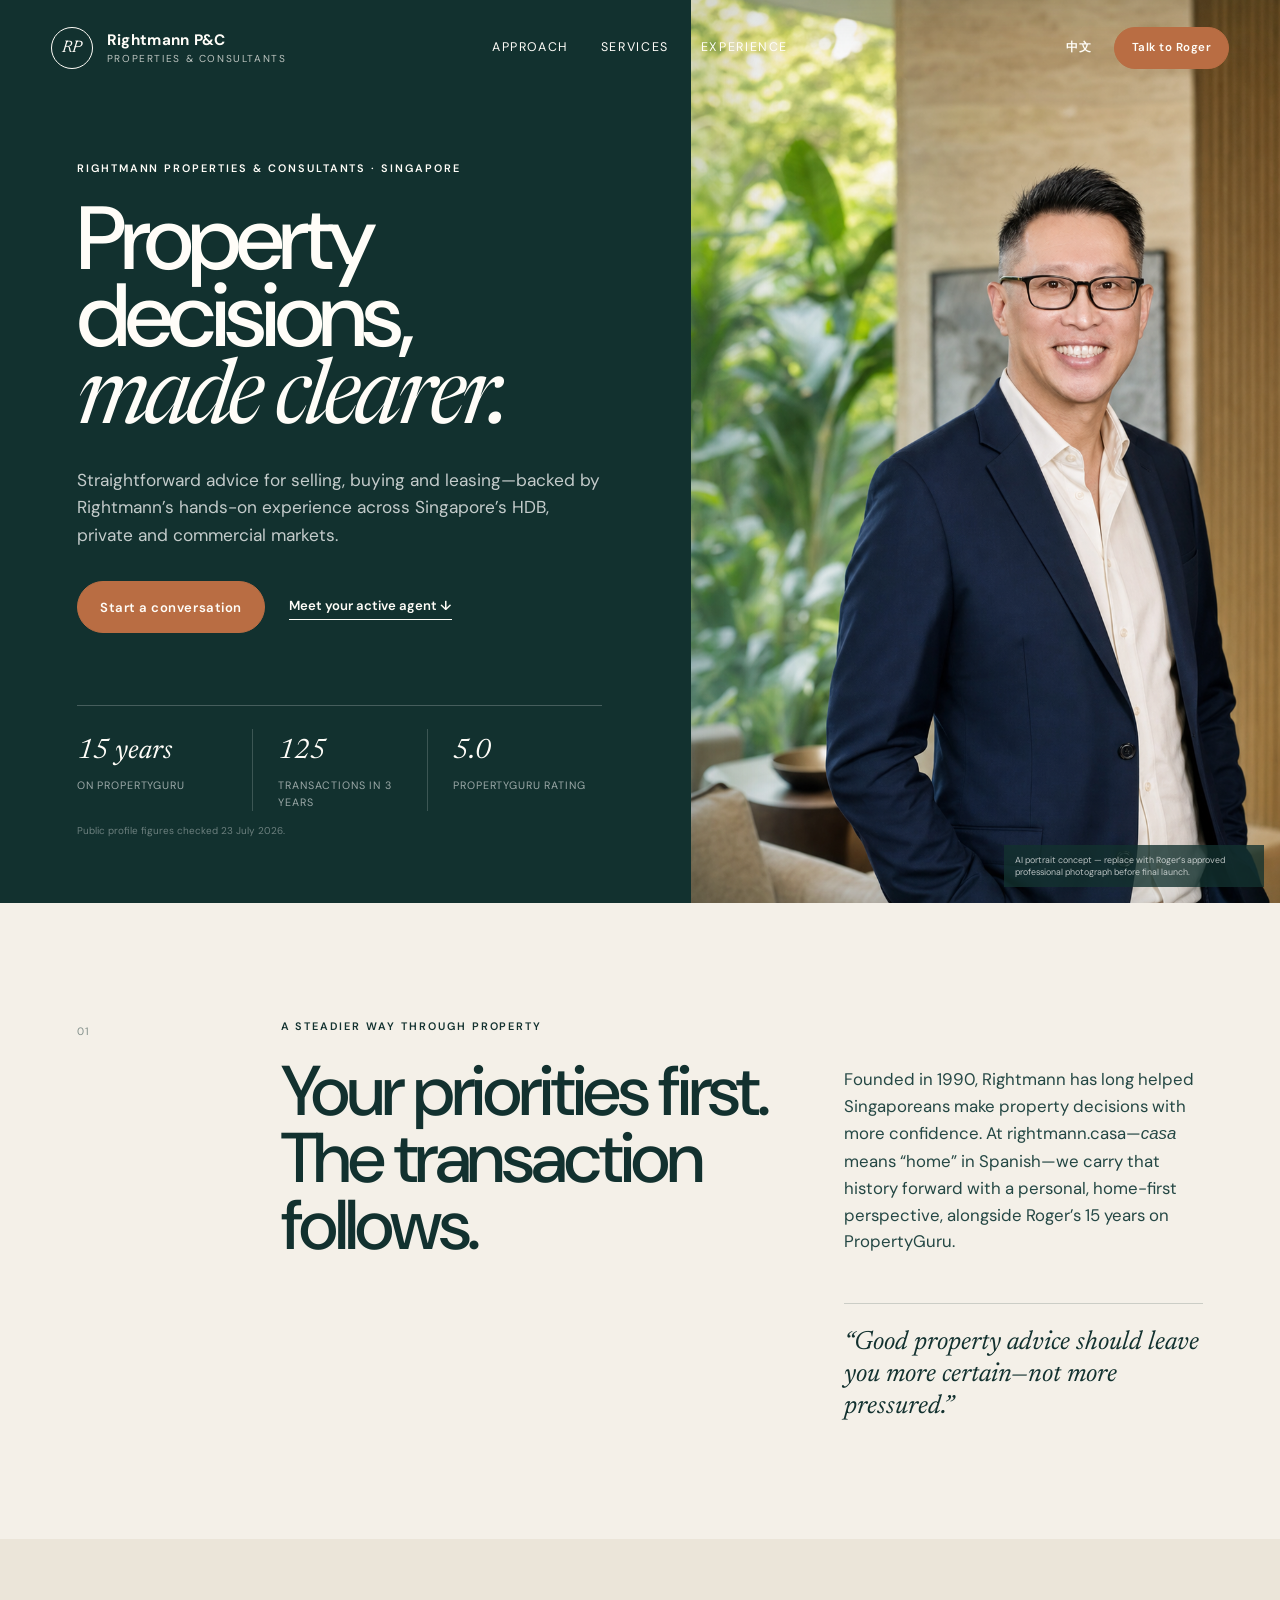
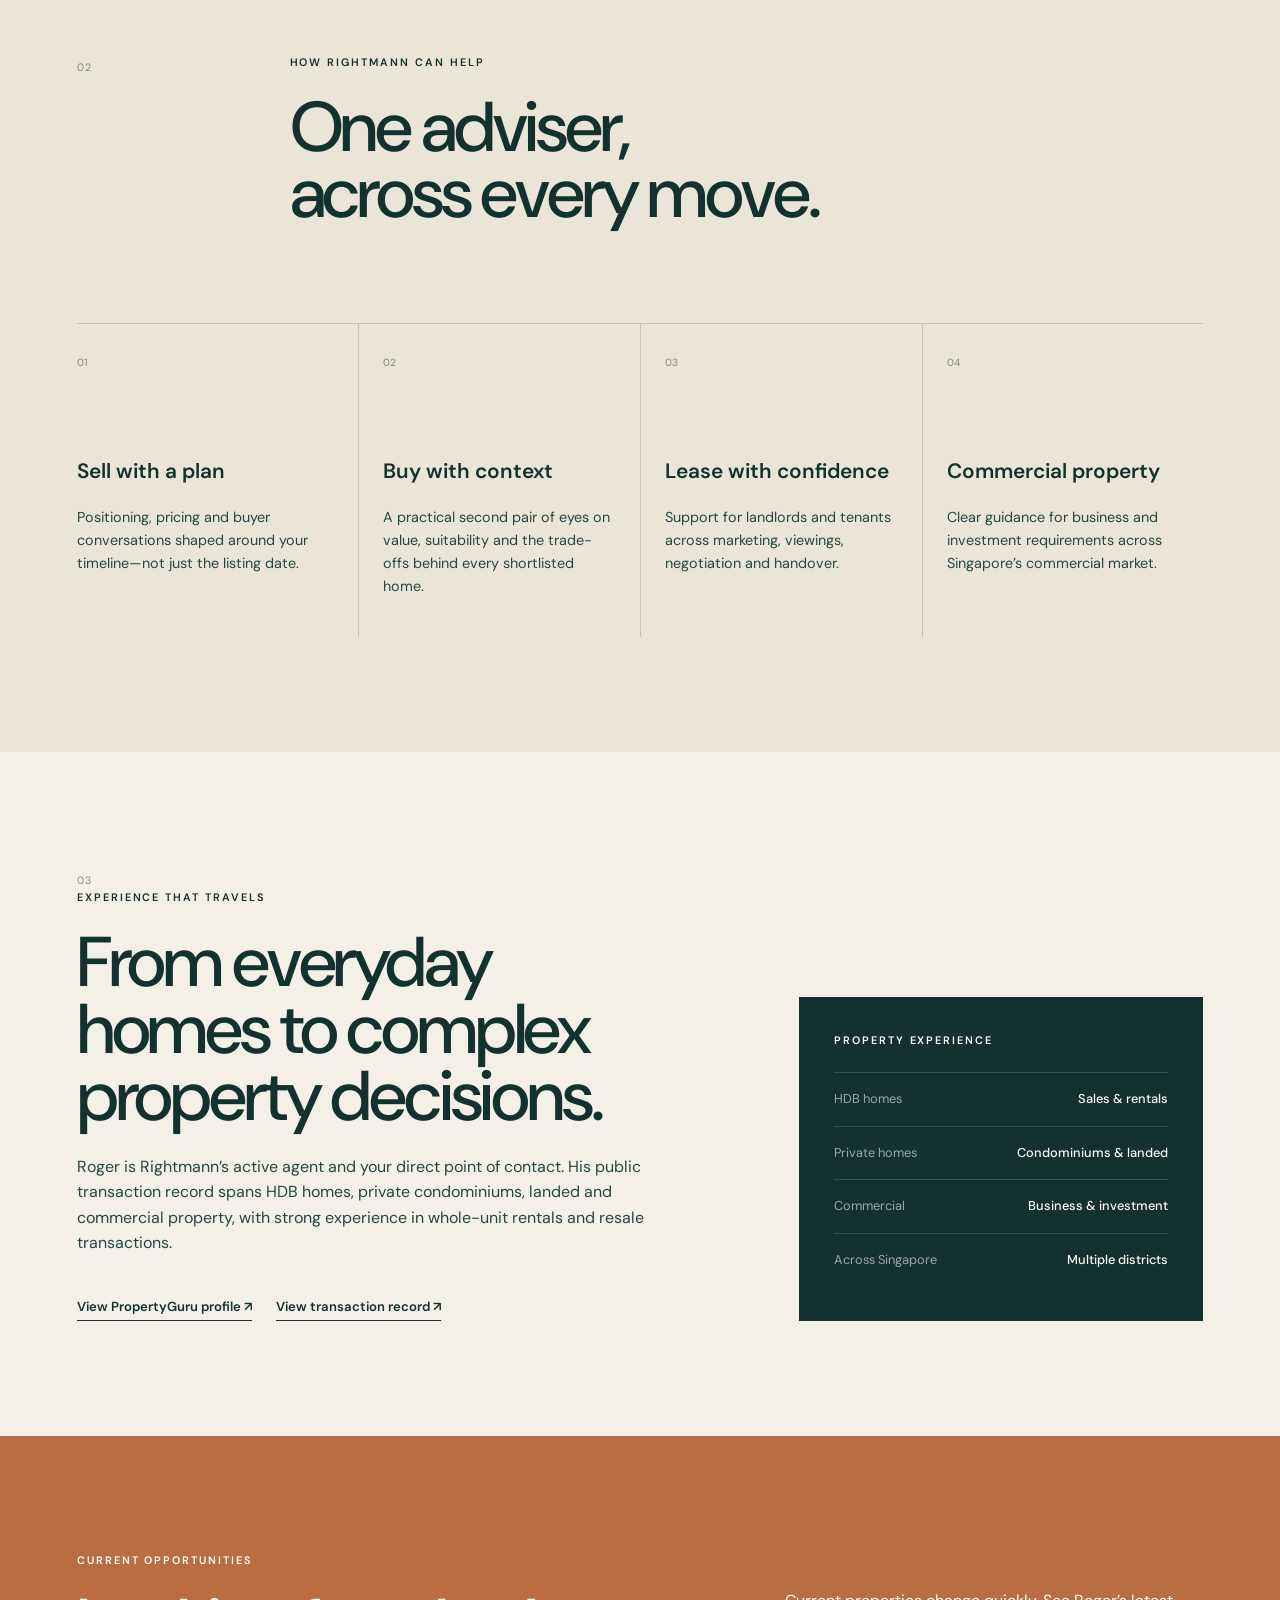
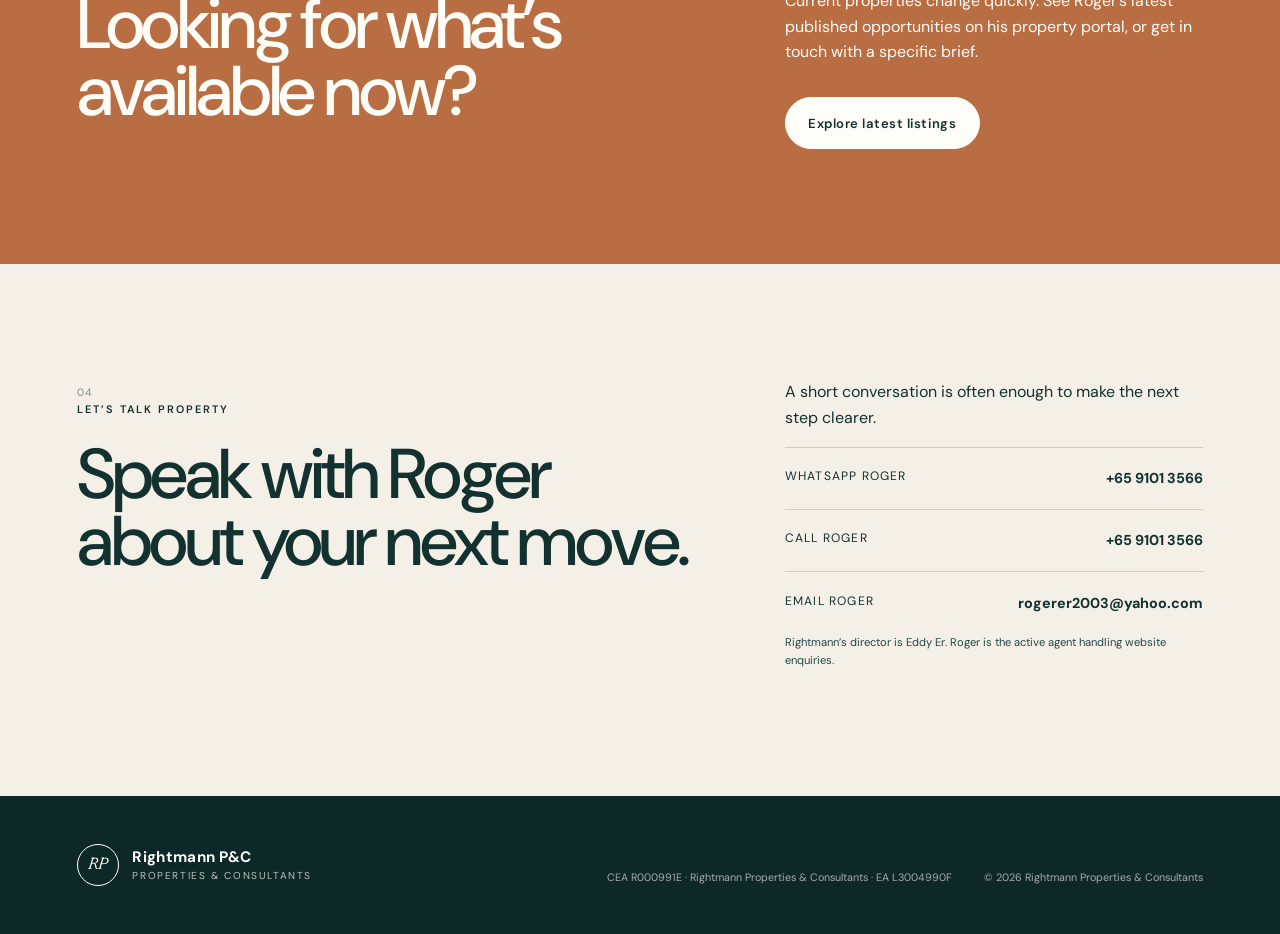
==== commit 63131f7d: "Consolidate Rightmann website project" ====
--- a/index.html
+++ b/index.html
@@ -6,21 +6,27 @@
     <meta name="theme-color" content="#153f3c">
     <meta name="robots" content="noindex, nofollow, noarchive, nosnippet, noimageindex">
     <meta name="googlebot" content="noindex, nofollow, noarchive, nosnippet, noimageindex">
-    <meta name="description" content="Roger Er is a Singapore property adviser with Rightmann Properties & Consultants, serving owners, buyers, landlords and tenants across HDB, condominium and commercial property.">
-    <meta property="og:title" content="Roger Er — Singapore Property Adviser">
-    <meta property="og:description" content="Clear property guidance, grounded in real transaction experience.">
+    <meta name="description" content="Founded in 1990, Rightmann Properties & Consultants offers clear, practical property advice for Singapore owners from active agent Roger Er.">
+    <meta property="og:title" content="Rightmann Properties & Consultants">
+    <meta property="og:description" content="Clear property guidance for Singapore owners, led by active agent Roger Er.">
     <meta property="og:type" content="website">
     <meta property="og:image" content="assets/roger-er-portrait-concept.png">
-    <title>Roger Er | Singapore Property Adviser</title>
+    <title>Rightmann Properties &amp; Consultants | Singapore Property</title>
     <link rel="stylesheet" href="styles.css">
+    <!-- Google Tag Manager -->
+    <script>(function(w,d,s,l,i){w[l]=w[l]||[];w[l].push({'gtm.start':
+    new Date().getTime(),event:'gtm.js'});var f=d.getElementsByTagName(s)[0],
+    j=d.createElement(s),dl=l!='dataLayer'?'&l='+l:'';j.async=true;j.src=
+    'https://www.googletagmanager.com/gtm.js?id='+i+dl;f.parentNode.insertBefore(j,f);
+    })(window,document,'script','dataLayer','GTM-PJX5SDNS');</script>
+    <!-- End Google Tag Manager -->
     <script type="application/ld+json">
       {
         "@context": "https://schema.org",
         "@type": "RealEstateAgent",
-        "@id": "https://lingcw72.github.io/roger-er-property/#roger-er",
-        "name": "Roger Er",
-        "alternateName": "Er Lee Huat (Roger)",
-        "description": "Singapore property adviser serving owners, buyers, landlords and tenants across HDB, condominium and commercial property.",
+        "@id": "https://lingcw72.github.io/roger-er-property/#rightmann",
+        "name": "Rightmann Properties & Consultants",
+        "description": "Singapore property consultancy, founded in 1990, serving owners, landlords, buyers and tenants across HDB, private and commercial property.",
         "image": "https://lingcw72.github.io/roger-er-property/assets/roger-er-portrait-concept.png",
         "url": "https://lingcw72.github.io/roger-er-property/",
         "areaServed": {
@@ -34,32 +40,30 @@
           "Commercial property",
           "Property marketing"
         ],
-        "memberOf": {
-          "@type": "Organization",
-          "name": "Rightmann Properties & Consultants",
-          "identifier": "Estate Agent Licence L3004990F"
+        "identifier": "Estate Agent Licence L3004990F",
+        "foundingDate": "1990",
+        "employee": {
+          "@type": "Person",
+          "name": "Roger Er",
+          "jobTitle": "Senior Marketing Manager",
+          "identifier": "CEA R000991E"
         },
-        "identifier": {
-          "@type": "PropertyValue",
-          "name": "CEA Registration Number",
-          "value": "R000991E"
-        },
-        "sameAs": [
-          "https://www.propertyguru.com.sg/agent/roger-er-12352",
-          "https://openagent.sg/agent/R000991E"
-        ],
         "priceRange": "$$"
       }
     </script>
   </head>
   <body>
+    <!-- Google Tag Manager (noscript) -->
+    <noscript><iframe src="https://www.googletagmanager.com/ns.html?id=GTM-PJX5SDNS"
+    height="0" width="0" style="display:none;visibility:hidden"></iframe></noscript>
+    <!-- End Google Tag Manager (noscript) -->
     <a class="skip-link" href="#main" data-i18n="skip">Skip to content</a>
     <header class="site-header">
-      <a class="brand" href="#top" aria-label="Roger Er home">
-        <span class="brand-mark" aria-hidden="true">RE</span>
+      <a class="brand" href="#top" aria-label="Rightmann Properties and Consultants home">
+        <span class="brand-mark" aria-hidden="true">RP</span>
         <span>
-          <strong>Roger Er</strong>
-          <small data-i18n="brandRole">Singapore Property Adviser</small>
+          <strong>Rightmann P&amp;C</strong>
+          <small data-i18n="brandRole">Properties &amp; Consultants</small>
         </span>
       </a>
       <nav aria-label="Primary navigation">
@@ -78,12 +82,12 @@
     <main id="main">
       <section class="hero" id="top">
         <div class="hero-copy">
-          <p class="eyebrow" data-i18n="heroEyebrow">Singapore · CEA R000991E</p>
+          <p class="eyebrow" data-i18n="heroEyebrow">Rightmann Properties &amp; Consultants · Singapore</p>
           <h1 data-i18n="heroTitle">Property decisions,<br><em>made clearer.</em></h1>
-          <p class="hero-lead" data-i18n="heroLead">Straightforward advice for selling, buying and leasing—backed by hands-on experience across Singapore’s HDB, private and commercial markets.</p>
+          <p class="hero-lead" data-i18n="heroLead">Straightforward advice for selling, buying and leasing—backed by Rightmann’s hands-on experience across Singapore’s HDB, private and commercial markets.</p>
           <div class="hero-actions">
             <a class="button" href="#contact" data-i18n="heroCta">Start a conversation</a>
-            <a class="text-link" href="#experience"><span data-i18n="heroSecondary">See Roger’s experience</span> <span aria-hidden="true">↓</span></a>
+            <a class="text-link" href="#experience"><span data-i18n="heroSecondary">Meet your active agent</span> <span aria-hidden="true">↓</span></a>
           </div>
           <dl class="proof-strip" aria-label="Professional credentials">
             <div>
@@ -114,7 +118,7 @@
           <h2 data-i18n="approachTitle">Your priorities first.<br>The transaction follows.</h2>
         </div>
         <div class="intro-copy">
-          <p data-i18n="approachBody">Every move starts with a real-life objective: a better return, a shorter vacancy, more room for family, or a clean next chapter. Roger begins there—then brings market context, practical coordination and clear communication to the process.</p>
+          <p data-i18n="approachBody">Founded in 1990, Rightmann has long helped Singaporeans make property decisions with more confidence. At rightmann.casa—<em>casa</em> means “home” in Spanish—we carry that history forward with a personal, home-first perspective, alongside Roger’s 15 years on PropertyGuru.</p>
           <blockquote data-i18n="approachQuote">“Good property advice should leave you more certain—not more pressured.”</blockquote>
         </div>
       </section>
@@ -123,7 +127,7 @@
         <div class="section-heading">
           <p class="section-number">02</p>
           <div>
-            <p class="eyebrow" data-i18n="servicesEyebrow">How Roger can help</p>
+            <p class="eyebrow" data-i18n="servicesEyebrow">How Rightmann can help</p>
             <h2 data-i18n="servicesTitle">One adviser,<br>across every move.</h2>
           </div>
         </div>
@@ -156,7 +160,7 @@
           <p class="section-number">03</p>
           <p class="eyebrow" data-i18n="experienceEyebrow">Experience that travels</p>
           <h2 data-i18n="experienceTitle">From everyday homes to complex property decisions.</h2>
-          <p data-i18n="experienceBody">Roger’s public transaction record spans HDB homes, private condominiums, landed and commercial property. His strongest volume is in whole-unit rentals and resale transactions, with experience representing sellers, buyers, landlords and tenants.</p>
+          <p data-i18n="experienceBody">Roger is Rightmann’s active agent and your direct point of contact. His public transaction record spans HDB homes, private condominiums, landed and commercial property, with strong experience in whole-unit rentals and resale transactions.</p>
           <div class="profile-links">
             <a class="text-link" href="https://www.propertyguru.com.sg/agent/roger-er-12352" target="_blank" rel="noopener"><span data-i18n="viewPropertyGuru">View PropertyGuru profile</span> ↗</a>
             <a class="text-link" href="https://openagent.sg/agent/R000991E" target="_blank" rel="noopener"><span data-i18n="viewRecord">View transaction record</span> ↗</a>
@@ -188,28 +192,31 @@
         <div>
           <p class="section-number">04</p>
           <p class="eyebrow" data-i18n="contactEyebrow">Let’s talk property</p>
-          <h2 data-i18n="contactTitle">Tell Roger what you’re planning.</h2>
+          <h2 data-i18n="contactTitle">Speak with Roger about your next move.</h2>
         </div>
         <div class="contact-details">
           <p data-i18n="contactBody">A short conversation is often enough to make the next step clearer.</p>
-          <a class="contact-line placeholder" href="#" aria-disabled="true">
-            <span data-i18n="contactWhatsApp">WhatsApp / Call</span><strong>+65 XXXX XXXX</strong>
+          <a class="contact-line" href="https://wa.me/6591013566" target="_blank" rel="noopener" aria-label="WhatsApp Roger Er at +65 9101 3566">
+            <span data-i18n="contactWhatsApp">WhatsApp Roger</span><strong>+65 9101 3566</strong>
           </a>
-          <a class="contact-line placeholder" href="#" aria-disabled="true">
-            <span data-i18n="contactEmail">Email</span><strong>roger@example.com</strong>
+          <a class="contact-line" href="tel:+6591013566" aria-label="Call Roger Er at +65 9101 3566">
+            <span data-i18n="contactCall">Call Roger</span><strong>+65 9101 3566</strong>
           </a>
-          <p class="placeholder-note" data-i18n="placeholderNote">Contact details are placeholders pending Roger’s confirmation.</p>
+          <a class="contact-line" href="mailto:rogerer2003@yahoo.com" aria-label="Email Roger Er">
+            <span data-i18n="contactEmail">Email Roger</span><strong>rogerer2003@yahoo.com</strong>
+          </a>
+          <p class="placeholder-note" data-i18n="contactNote">Rightmann’s director is Eddy Er. Roger is the active agent handling website enquiries.</p>
         </div>
       </section>
     </main>
 
     <footer>
       <div class="brand footer-brand">
-        <span class="brand-mark" aria-hidden="true">RE</span>
-        <span><strong>Roger Er</strong><small data-i18n="footerRole">Singapore Property Adviser</small></span>
+        <span class="brand-mark" aria-hidden="true">RP</span>
+        <span><strong>Rightmann P&amp;C</strong><small data-i18n="footerRole">Properties &amp; Consultants</small></span>
       </div>
       <p>CEA R000991E · Rightmann Properties &amp; Consultants · EA L3004990F</p>
-      <p>© <span id="year"></span> Roger Er</p>
+      <p>© <span id="year"></span> Rightmann Properties &amp; Consultants</p>
     </footer>
     <script src="script.js"></script>
   </body>
--- a/styles.css
+++ b/styles.css
@@ -150,6 +150,19 @@
   font-weight: 500;
 }
 h1 em, h2 em { font-family: var(--serif); font-weight: 400; }
+/* Chinese copy uses the same deliberate line break, but needs CJK-appropriate spacing. */
+html[lang="zh-SG"] h1 {
+  max-width: 11em;
+  font-family: var(--sans);
+  font-size: clamp(3.25rem, 5.8vw, 6.2rem);
+  line-height: 1.08;
+  letter-spacing: .015em;
+}
+html[lang="zh-SG"] h1 em {
+  font-family: inherit;
+  font-style: normal;
+  font-weight: 500;
+}
 .hero-lead { max-width: 580px; color: rgba(255,255,255,.75); font-size: clamp(1rem, 1.35vw, 1.2rem); }
 .hero-actions { display: flex; align-items: center; gap: 1.5rem; margin: 2rem 0 4.5rem; }
 .proof-strip {
@@ -256,6 +269,7 @@
   .brand-mark { width: 36px; height: 36px; }
   .header-actions .button { display: none; }
   h1 { font-size: clamp(3.4rem, 18vw, 5.2rem); }
+  html[lang="zh-SG"] h1 { font-size: clamp(2.15rem, 9.3vw, 3.4rem); }
   .hero-copy { min-height: 680px; padding: 8rem 1.2rem 3rem; }
   .hero-actions { align-items: flex-start; flex-direction: column; margin-bottom: 3rem; }
   .proof-strip { gap: .75rem; }
